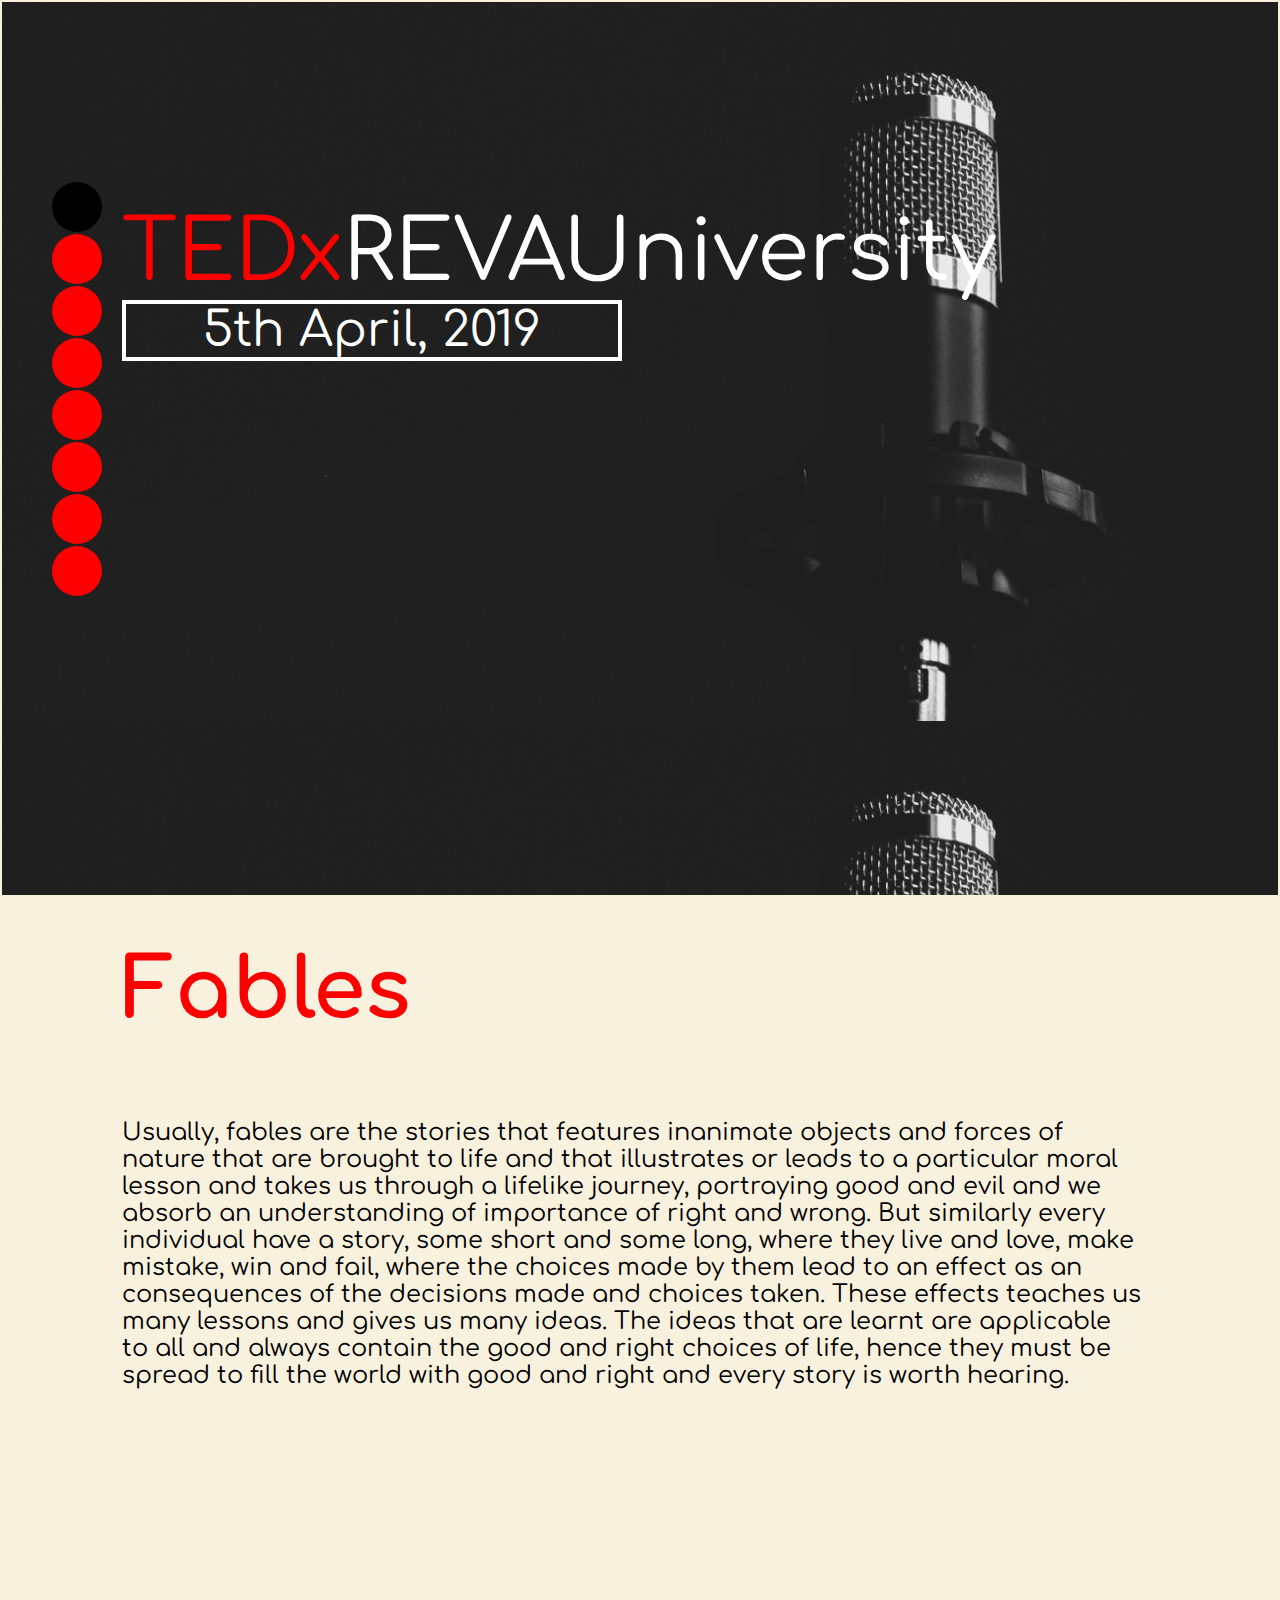
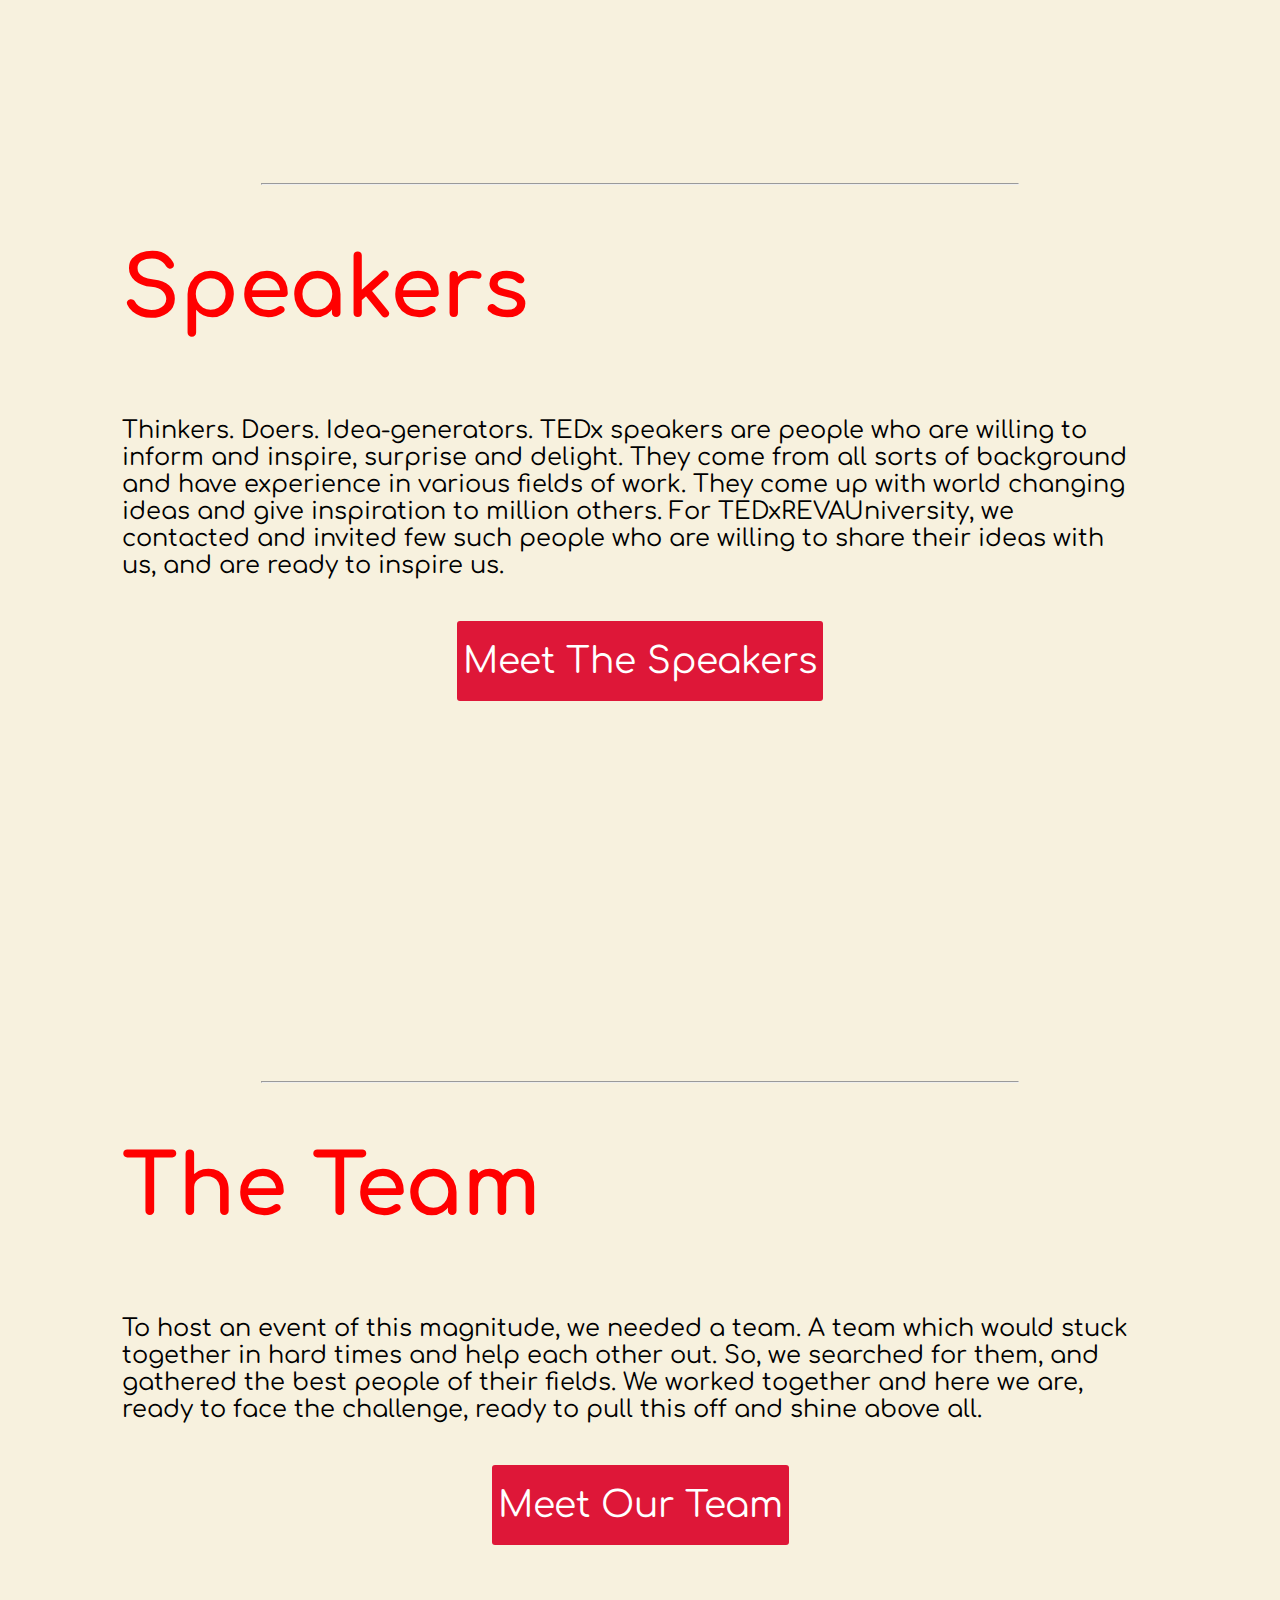
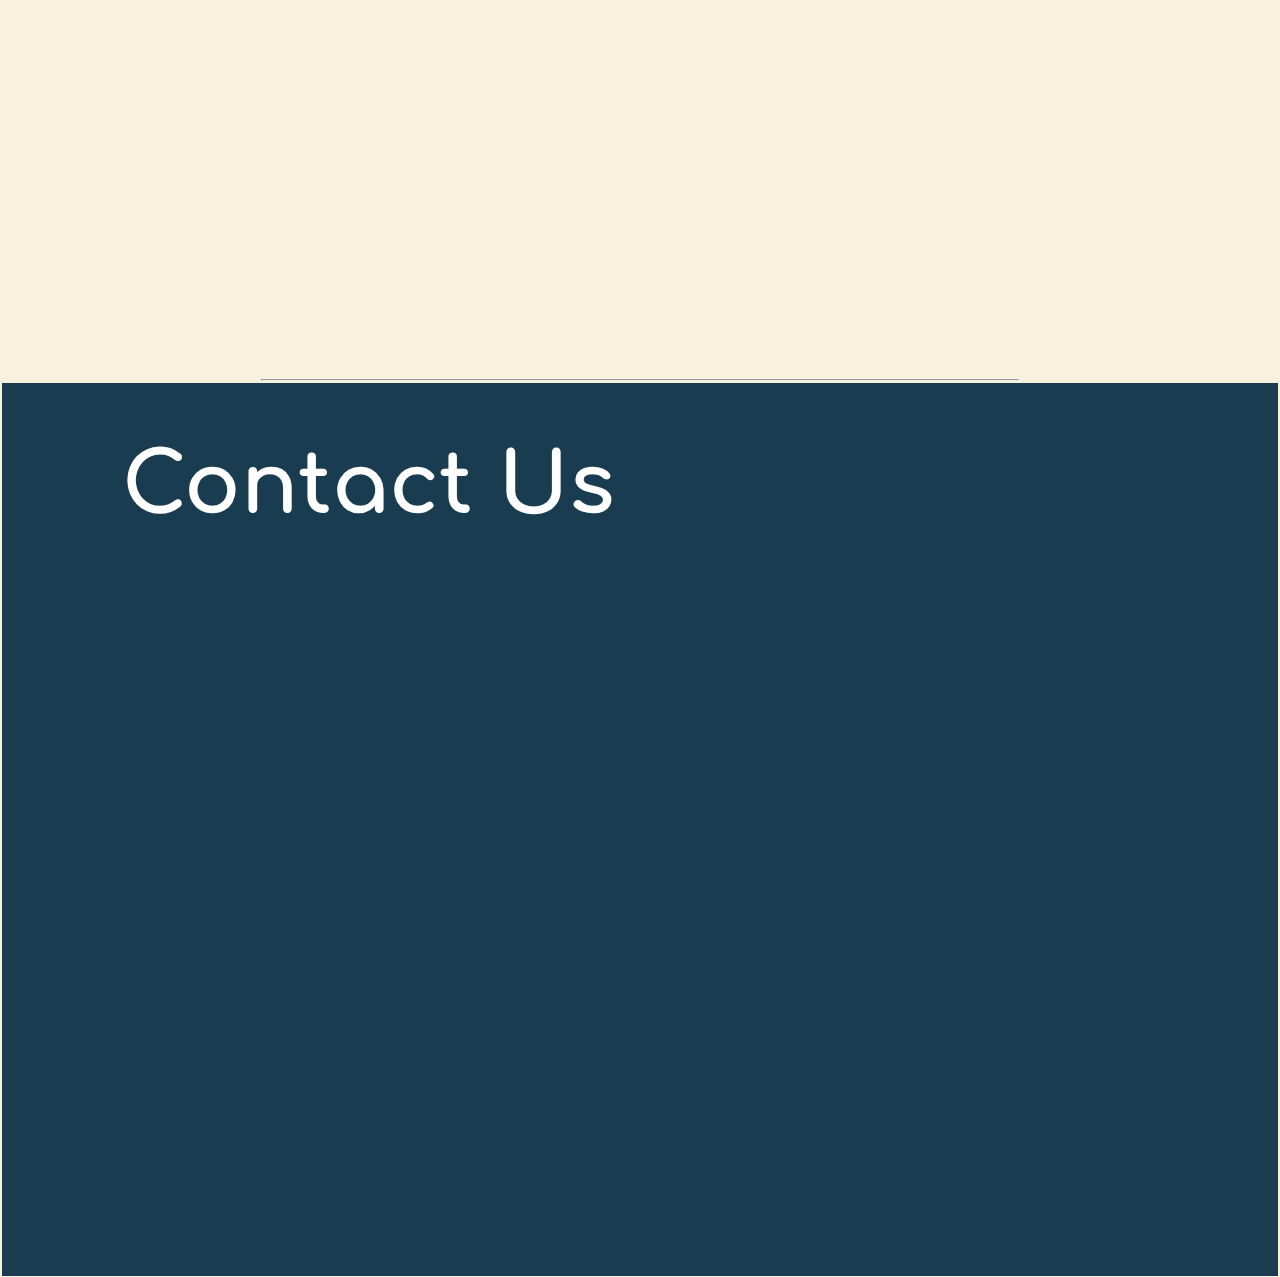
==== index.html @ 83d484b7 "Alternate Commit" ====
<html>
<head>
    <meta name="viewport" content="width=device-width, initial-scale=1.0">
    <title>MARS</title>
    <link href="mars.css" rel="stylesheet" type="text/css">
    <link href="extrastyle.css" rel="stylesheet" type="text/css">
    <link href="https://fonts.googleapis.com/css?family=Comfortaa" rel="stylesheet">
    <script>
        function showsidenav(){
            document.getElementById("nav1").style.display=("block");
        }
        function hidesidenav(){
            document.getElementById("nav1").style.display=("none");
        }
    </script>
</head>
<body onload="hidesidenav()" style="background:#f7f1de">
    <div class="floatnav">
        <button class="floattab booknow">Book Now</button>
        <button class="floattab">Sponsors</button>
        <button class="floattab">Home</button>
        <button class="floattab">About Us</button>
        <button class="floattab">Fables</button>
        <button class="floattab">Speakers</button>
        <button class="floattab">Team</button>
        <button class="floattab">Contact Us</button>
    </div>
    <div class="sidenav">
        <div class="row"><span class="left">&nbsp;&nbsp;</span><button class="mico primary left" onclick="showsidenav();">=</button>        
        <button class="mico right">MARS</button>
        </div>
        <div id="nav1" class="row">
            <button class="mico right" onclick="hidesidenav();">X</button>
            <div class="mtab">Item 1</div>
            <div class="mtab">Item 2</div>
            <div class="mtab">Item 3</div>
            <div class="mtab">Item 4</div>
            <div class="mtab">Item 5</div>
        </div>
    </div>


    <section class="fullscreen" id="home">
        <div class="heading red" style="margin-left: 120px; margin-top: 16%;">TEDx</div><div class="heading">REVAUniversity</div>
        <br><div class="date" style="margin-left: 120px;">5th April, 2019</div>
    </section>


    <section class="fullscreen" id="fables">
        <h1 class="heading red row">Fables</h1>
        <p class="row description">
            Usually, fables are the stories that features inanimate objects and forces of nature that are brought to life and that illustrates or leads to a particular moral lesson and takes us through a lifelike journey, portraying good and evil and we absorb an understanding of importance of right and wrong. But similarly every individual have a story, some short and some long, where they live and love, make mistake, win and fail, where the choices made by them lead to an effect as an consequences of the decisions made and choices taken. These effects teaches us many lessons and gives us many ideas. The ideas that are learnt are applicable to all and always contain the good and right choices of life, hence they must be spread to fill the world with good and right and every story is worth hearing.
        </p>
    </section>

    <hr style="width:60%; color:#666;">

    <section class="fullscreen" id="speakers">
        <h1 class="heading red row">Speakers</h1>
        <p class="row description">
            Thinkers. Doers. Idea-generators. TEDx speakers are people who are willing to inform and inspire, surprise and delight. They come from all sorts of background and have experience in various fields of work. They come up with world changing ideas and give inspiration to million others. For TEDxREVAUniversity, we contacted and invited few such people who are willing to share their ideas with us, and are ready to inspire us. 
        </p><br><br>
        <button class="center xlarge alert">Meet The Speakers</button>
    </section>

    <hr style="width:60%; color:#666">

    <section class="fullscreen" id="team">
        <h1 class="heading red row">The Team</h1>
        <p class="row description">
            To host an event of this magnitude, we needed a team. A team which would stuck together in hard times and help each other out. So, we searched for them, and gathered the best people of their fields. We worked together and here we are, ready to face the challenge, ready to pull this off and shine above all.         </p><br><br>
        <button class="center xlarge alert">Meet Our Team</button>
    </section>

    <hr style="width:60%; color:#666">

    <section class="fullscreen primary" id="contact">
        <h1 class="heading row">Contact Us</h1>
        
    </section>
</body>
</html>
---- mars.css ----
*{
    box-sizing: border-box;
    transition: 300ms;
    font-family: 'Comfortaa', cursive;
}

body{ background: #fdfde8; }

.primary{ background: #193c50; color: #ffe100; }
.secondary{ background: #26a69a; color: #ffe100; }
.alert{ background: #de1738; color: #fff; }
.success{ background: #008000; color: #FFF; }
.fullscreen{
    width: 101%;
    height: 101%;
    margin: -0.5%;
}

.right{float: right;}
.left{float: left;}
.row{
    margin-left: auto;
    margin-right: auto;
    width: 96%;
    overflow-y: hidden;
}

.col{display: inline-block;}

@media (max-width: 500px) {
    .large1,.large2,.large3,.large4,.large5,.large6,.large7,.large8,.large9,.large10,.large11,.large12{width: 100%; }
}

@media (min-width: 501px) and (max-width: 1000px) {
    .row{display: flex;}
    .medium2{width: 15%; flex: 0;}
    .medium4{width: 30%; }
    .medium6{width: 45%; }
    .medium8{width: 60%; }
    .medium10{width: 85%; }
    .medium12{width: 95%; }
}

@media (min-width: 1000px) {
    .row{display: flex;}
    .large1{width: 8.33333%; }
    .large2{width: 16.66667%; }
    .large3{width: 24%; }
    .large4{width: 30%; }
    .large5{width: 41.66667%; }
    .large6{width: 48%; }
    .large7{width: 58.33333%; }
    .large8{width: 66.66667%; }
    .large9{width: 73%; }
    .large10{width: 83.33333%; }
    .large11{width: 91.66667%; }
    .large12{width: 96%; }
}


label{
    font-weight: 600;
}

input[type=text],input[type=number],input[type=password]{
    border-top: none;
    border-left: none;
    border-right: none;
    border-bottom: 2px solid #193c50;
    width: 80%;
    font-size: 20px;
}

input[type=text]:focus,input[type=number]:focus,input[type=password]:focus{
    border-bottom: 2px solid #ffe100;
}

select{
    border-top: none;
    border-left: none;
    border-right: none;
    border-bottom: 2px solid #193c50;
    font-size: 16px;
}
select.date{ width: 60px; }
select.month{ width: 80px; }
select.year{ width: 65px; }

.check{
    display: block;
    position: relative;
    user-select: none;
}

.check input{
    z-index: 1;
    opacity: 0;
    position: absolute;
    cursor: pointer;
    width: 22px;
    height: 22px;
}

.checkmark{
    color: transparent;
    z-index: 0;
    display: inline-block;
    position: absolute;
    width: 25px;
    height: 25px;
    border: 2px solid #193c50;
}

.check input:checked ~ .checkmark{
    background: #193c50;
    color: #ffe100;
    font-weight: bold;
    border: 2px solid #ffe100;
}

.radiomark{
    color: transparent;
    z-index: 0;
    display: inline-block;
    position: absolute;
    width: 25px;
    height: 25px;
    border-radius: 90px;
    border: 2px solid #193c50;
}

.check input:checked ~ .radiomark{
    background: #193c50;
    color: #ffe100;
    font-weight: bold;
    border: 2px solid #ffe100;
}

.switch{
    width: 50px;
    height: 25px;
    background: #eee;
    border: 2px solid #193c50;
}

.switch input{
    z-index: 1;
    opacity: 0;
    position: absolute;
    cursor: pointer;
    width: 48px;
}

.toggle{
    position: absolute;
    background: #ffe100;
    z-index: 0;
    display: inline-block;
    width: 20px;
    height: 18px;
    margin-top: 1px;
    margin-left: 1px;
}

.switch input:checked ~ .toggle{
    background: #193c50;
    transform: translateX(22px);
}

button{
    border: none;
    border-radius: 3px;
    display: block;
}
button.primary:focus{
    border: 2px dashed #193c50 ;
    background: #26a69a ;
    color: #000 ;
}
button.secondary:focus{
    border: 2px dashed #000 ;
    color: #000 ;
    background: #ffe100 ;
}

.small{ min-width: 80px; height: 40px; font-size: 16px;}
.large{ min-width: 160px; height: 80px; font-size: 32px;}
.circular{ border-radius: 90px;}

.tab{
    border-radius: 0;
    border: none;
    width:100px;
    height: 50px;
    font-size: 24px;
}
.tab:hover{
    border: 2px dashed #ffe100;
}
.tab.active{
    background: #ffe100;
    color: #000;
}
button.primary.tab:focus{
    background: #ffe100;
    color: #000;
}
.floattab{
    border-radius: 360px;
    border: none;
    height: 50px;
    font-size: 4px;
    min-width: 50px;
    background: red;
    color: red;
    margin: 2px;
}
.floattab.booknow{
    background: #000;
    color: #000;
}
.floattab:hover{
    font-size: 24px;
    color: wheat;
}
@media (min-width: 700px) {
    .topnav{
        position: fixed;
        top:0;
        z-index: 9;
        margin-left: -1%;
        width: 100.38%;
        background: transparent;
        height: 60px;
        padding-top: 5px;
    }
    .tab.menu{color: #FFF;}
    .sidenav{display: none;}
    .floatnav{
        position : absolute;
        z-index: 2;
        left: 50px;
        top: 20%;
    }
}
@media (max-width: 700px) {
    .topnav{display: none;}
    li{ list-style-type: none; }
    .sidenav{
        position: fixed;
        top:0;
        z-index: 9;
        margin-left: -2.5%;
        width: 100.5%;
        background: #26a69a;
    }
    .mico{
        width: 50px;
        height: 50px;
        margin-right: 2%;
        background: transparent;
    }
    .mico input{
    z-index: 1;
    opacity: 0;
    position: absolute;
    cursor: pointer;
    width: 50px;
    height: 50px;
    }
    #nav1{display: none;}
    .mtab{
        padding: 5px;
        padding-left: 45px;
    }
}

.xlarge{
    min-width: 250px;
    height: 80px;
    font-size: 36px;
}

.center{
    display: block;
    margin: auto;
}
---- extrastyle.css ----
.row{
    margin-left: 120px;
    display: inline-block;
    width: 80%;
}
#home{
    background: url('img/ted1.jpg');
}
.heading{
    font-size: 84px;
    color: #FFF;
    display: inline-block;
}
.heading.red{
    color: red;
}
.date{
    border: #FFF solid 4px;
    color: white;
    font-size: 48px;
    width: 500px;
    text-align: center;
}
.description{
    font-size: 24px;
}
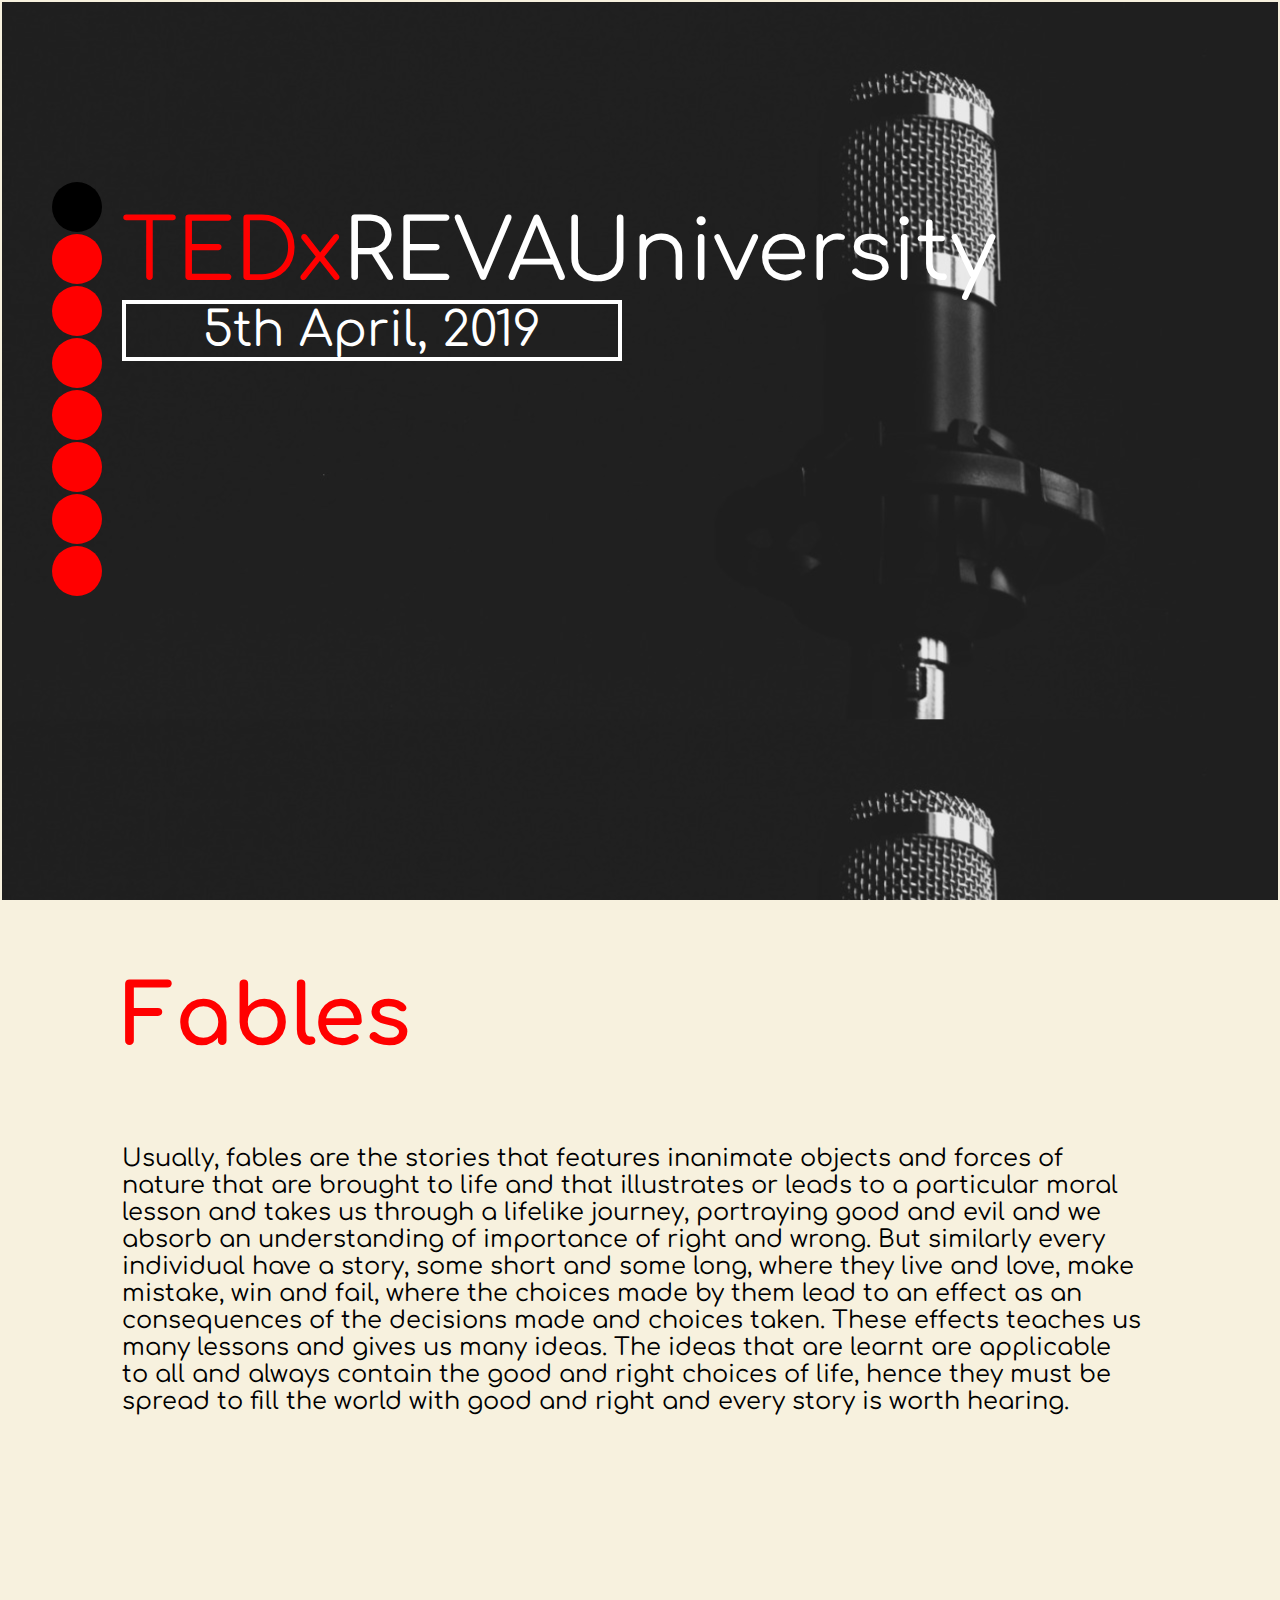
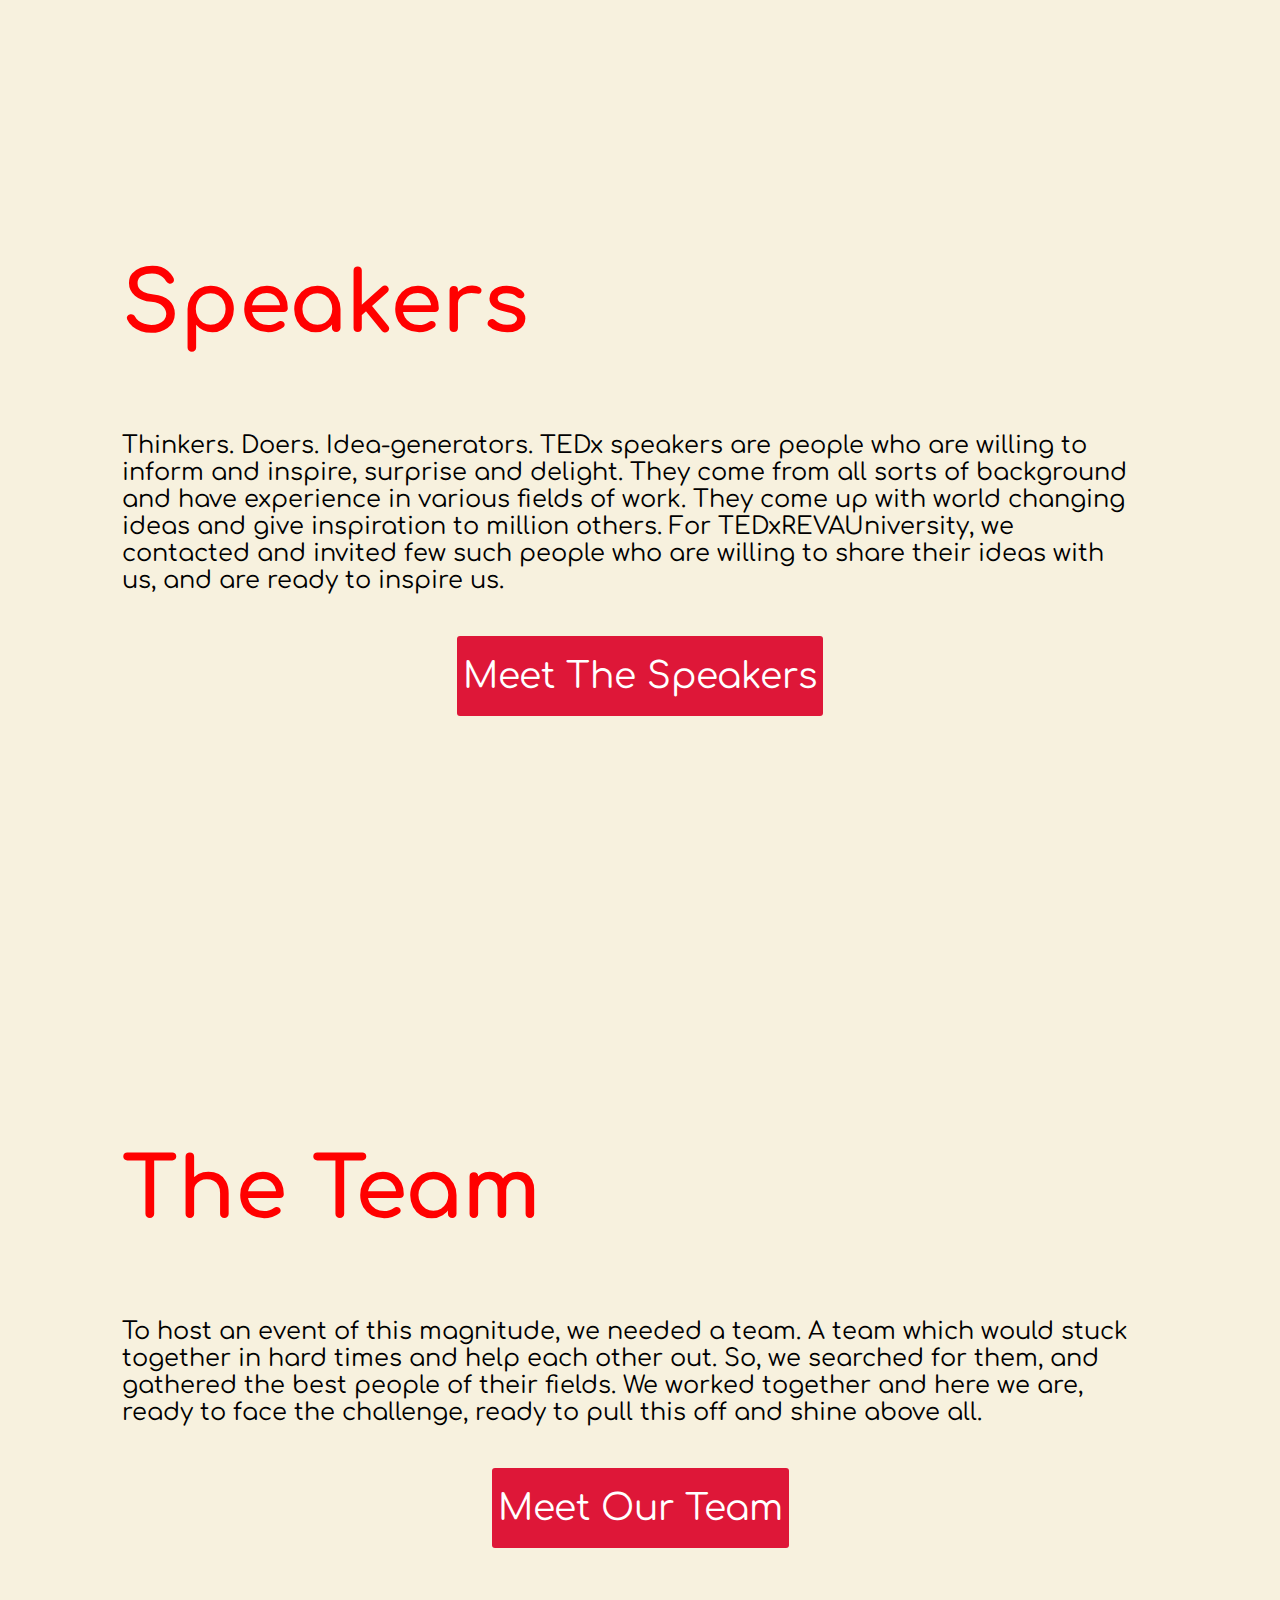
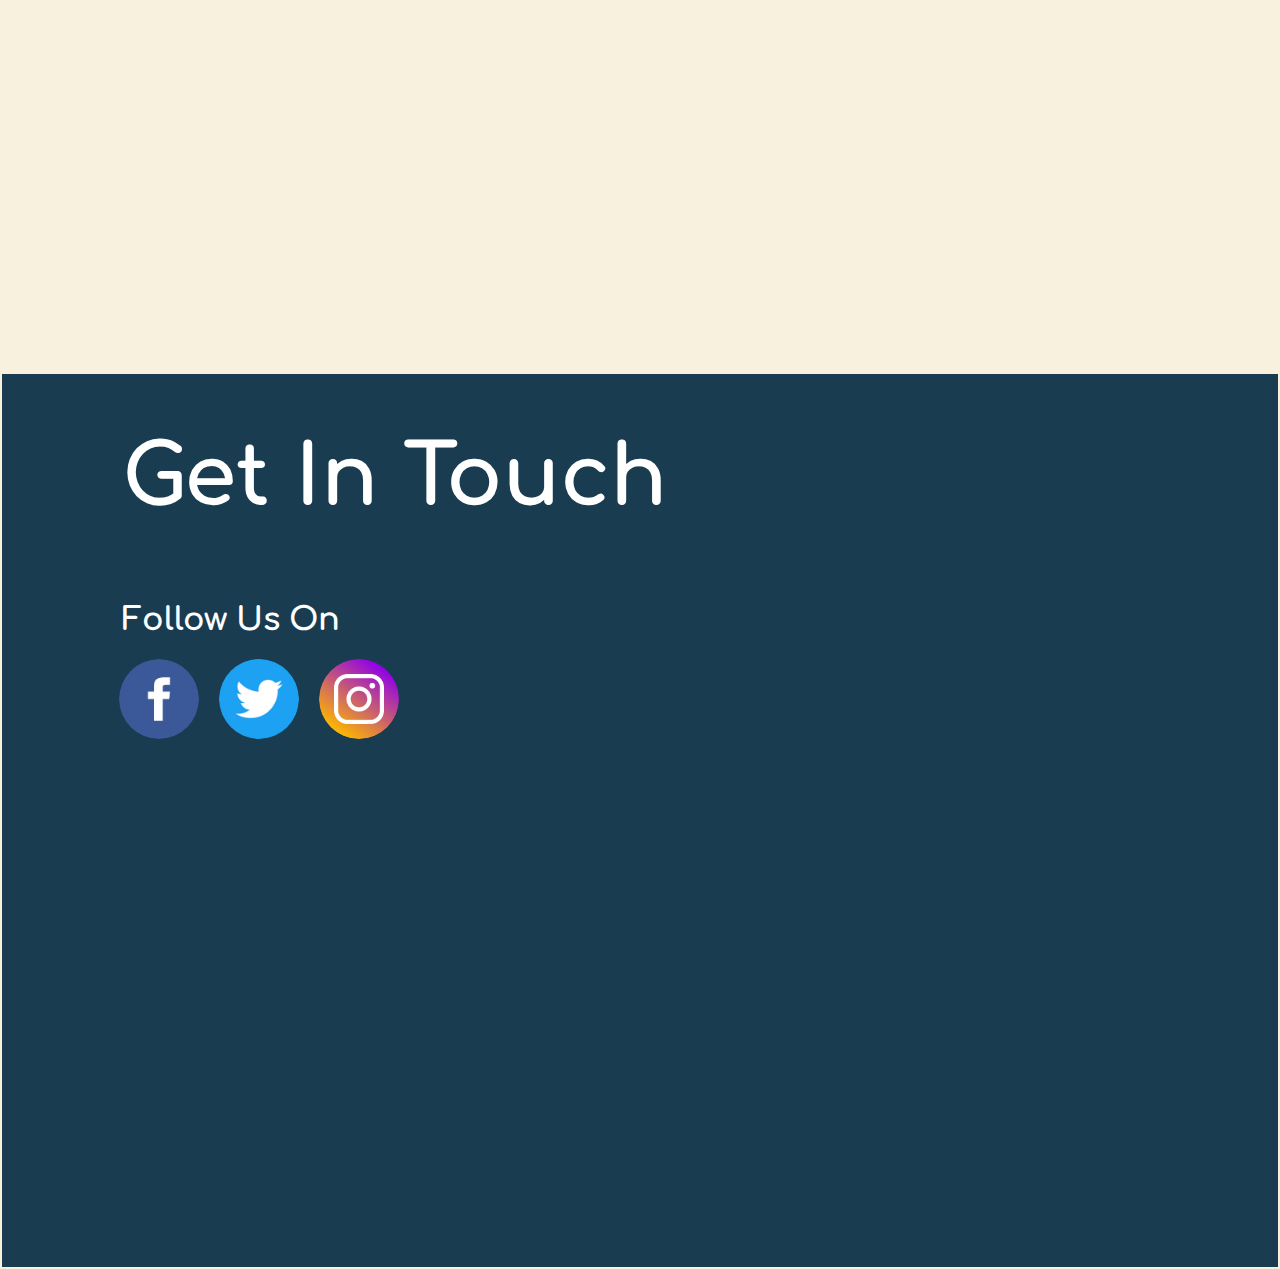
==== commit 24c259df: "Home Completed" ====
--- a/index.html
+++ b/index.html
@@ -25,58 +25,63 @@
         <button class="floattab">Team</button>
         <button class="floattab">Contact Us</button>
     </div>
-    <div class="sidenav">
-        <div class="row"><span class="left">&nbsp;&nbsp;</span><button class="mico primary left" onclick="showsidenav();">=</button>        
-        <button class="mico right">MARS</button>
+    <div class="sidenav inverted">
+        <div class="row"><span class="left">&nbsp;&nbsp;</span><button class="mico inverted left" onclick="showsidenav();">=</button>        
         </div>
         <div id="nav1" class="row">
-            <button class="mico right" onclick="hidesidenav();">X</button>
-            <div class="mtab">Item 1</div>
-            <div class="mtab">Item 2</div>
-            <div class="mtab">Item 3</div>
-            <div class="mtab">Item 4</div>
-            <div class="mtab">Item 5</div>
+            <button class="mico right inverted" onclick="hidesidenav();">X</button>
+            <div class="mtab alert" style="width:80%;">Book Now</div>
+            <div class="mtab" style="width:80%;">Sponsors</div>
+            <div class="mtab" style="width:80%;">Home</div>
+            <div class="mtab" style="width:80%;">About Us</div>
+            <div class="mtab" style="width:80%;">Fables</div>
+            <div class="mtab" style="width:80%;">Speakers</div>
+            <div class="mtab" style="width:80%;">Team</div>
+            <div class="mtab" style="width:80%;">Contact Us</div>                       
         </div>
     </div>
 
 
     <section class="fullscreen" id="home">
-        <div class="heading red" style="margin-left: 120px; margin-top: 16%;">TEDx</div><div class="heading">REVAUniversity</div>
-        <br><div class="date" style="margin-left: 120px;">5th April, 2019</div>
+        <div class="heading padleft" style="margin-top: 16%;"><font color="red">TEDx</font>REVAUniversity</div>
+        <br><div class="date padleft">5th April, 2019</div>
     </section>
 
 
     <section class="fullscreen" id="fables">
-        <h1 class="heading red row">Fables</h1>
-        <p class="row description">
+        <h1 class="heading red padleft">Fables</h1>
+        <p class=" padleft description">
             Usually, fables are the stories that features inanimate objects and forces of nature that are brought to life and that illustrates or leads to a particular moral lesson and takes us through a lifelike journey, portraying good and evil and we absorb an understanding of importance of right and wrong. But similarly every individual have a story, some short and some long, where they live and love, make mistake, win and fail, where the choices made by them lead to an effect as an consequences of the decisions made and choices taken. These effects teaches us many lessons and gives us many ideas. The ideas that are learnt are applicable to all and always contain the good and right choices of life, hence they must be spread to fill the world with good and right and every story is worth hearing.
         </p>
     </section>
 
-    <hr style="width:60%; color:#666;">
 
     <section class="fullscreen" id="speakers">
-        <h1 class="heading red row">Speakers</h1>
-        <p class="row description">
+        <h1 class="heading red padleft">Speakers</h1>
+        <p class=" padleft description">
             Thinkers. Doers. Idea-generators. TEDx speakers are people who are willing to inform and inspire, surprise and delight. They come from all sorts of background and have experience in various fields of work. They come up with world changing ideas and give inspiration to million others. For TEDxREVAUniversity, we contacted and invited few such people who are willing to share their ideas with us, and are ready to inspire us. 
         </p><br><br>
-        <button class="center xlarge alert">Meet The Speakers</button>
+        <button class="center xlarge alert">Meet The Speakers</button><br><br>
     </section>
 
-    <hr style="width:60%; color:#666">
 
     <section class="fullscreen" id="team">
-        <h1 class="heading red row">The Team</h1>
-        <p class="row description">
+        <h1 class="heading red padleft">The Team</h1>
+        <p class=" padleft description">
             To host an event of this magnitude, we needed a team. A team which would stuck together in hard times and help each other out. So, we searched for them, and gathered the best people of their fields. We worked together and here we are, ready to face the challenge, ready to pull this off and shine above all.         </p><br><br>
-        <button class="center xlarge alert">Meet Our Team</button>
+            <button class="center xlarge alert">Meet Our Team</button><br><br>
     </section>
 
-    <hr style="width:60%; color:#666">
 
     <section class="fullscreen primary" id="contact">
-        <h1 class="heading row">Contact Us</h1>
-        
+        <h1 class="heading padleft">Get In Touch</h1>
+        <div class="col large6">
+            <h1 class="padleft" style="color:#FFF;">Follow Us On</h1><br>
+            <div class="col large2"></div>
+            &nbsp;&nbsp;<div class="col"><img src="img/fb.png" class="followicon" /></div>&nbsp;&nbsp;&nbsp;
+            <div class="col"><img src="img/tw.png" class="followicon" /></div>&nbsp;&nbsp;&nbsp;
+            <div class="col"><img src="img/ig.png" class="followicon" /></div>
+        </div>
     </section>
 </body>
 </html>--- a/mars.css
+++ b/mars.css
@@ -6,6 +6,7 @@
 
 body{ background: #fdfde8; }
 
+.inverted{background: #000; color: #FFF;}
 .primary{ background: #193c50; color: #ffe100; }
 .secondary{ background: #26a69a; color: #ffe100; }
 .alert{ background: #de1738; color: #fff; }
@@ -29,6 +30,11 @@
 
 @media (max-width: 500px) {
     .large1,.large2,.large3,.large4,.large5,.large6,.large7,.large8,.large9,.large10,.large11,.large12{width: 100%; }
+    .fullscreen{
+        width: 104%;
+        height: auto;
+        margin:-2%;
+    }
 }
 
 @media (min-width: 501px) and (max-width: 1000px) {
@@ -244,7 +250,7 @@
     }
 }
 @media (max-width: 700px) {
-    .topnav{display: none;}
+    .topnav,.floatnav{display: none;}
     li{ list-style-type: none; }
     .sidenav{
         position: fixed;
@@ -252,7 +258,6 @@
         z-index: 9;
         margin-left: -2.5%;
         width: 100.5%;
-        background: #26a69a;
     }
     .mico{
         width: 50px;
@@ -284,4 +289,10 @@
 .center{
     display: block;
     margin: auto;
+}
+.followicon{
+    width: 80px;
+    height: 80px;
+    border-radius: 100%;
+
 }--- a/extrastyle.css
+++ b/extrastyle.css
@@ -1,26 +1,47 @@
-.row{
-    margin-left: 120px;
+
+    .padleft{
+        margin-left: 120px;
+        display: inline-block;
+        width: 80%;
+    }
+    .heading{
+        font-size: 84px;
+        color: #FFF;
+        display: inline-block;
+    }        
+    .date{
+        border: #FFF solid 4px;
+        color: white;
+        font-size: 48px;
+        width: 500px;
+        text-align: center;
+    }
+
+@media (max-width: 700px) {
+.date{
+    border: #FFF solid 4px;
+    color: white;
+    font-size: 28px;
+    width: 60%;
+    text-align: center;
+}    
+.padleft{
+    margin-left: 10px;
+}
+.heading{
+    font-size: 36px;
+    color: #FFF;
     display: inline-block;
-    width: 80%;
+}
 }
 #home{
     background: url('img/ted1.jpg');
-}
-.heading{
-    font-size: 84px;
-    color: #FFF;
-    display: inline-block;
+    background-attachment: fixed;
+    height: 104%;
 }
 .heading.red{
     color: red;
 }
-.date{
-    border: #FFF solid 4px;
-    color: white;
-    font-size: 48px;
-    width: 500px;
-    text-align: center;
-}
 .description{
     font-size: 24px;
 }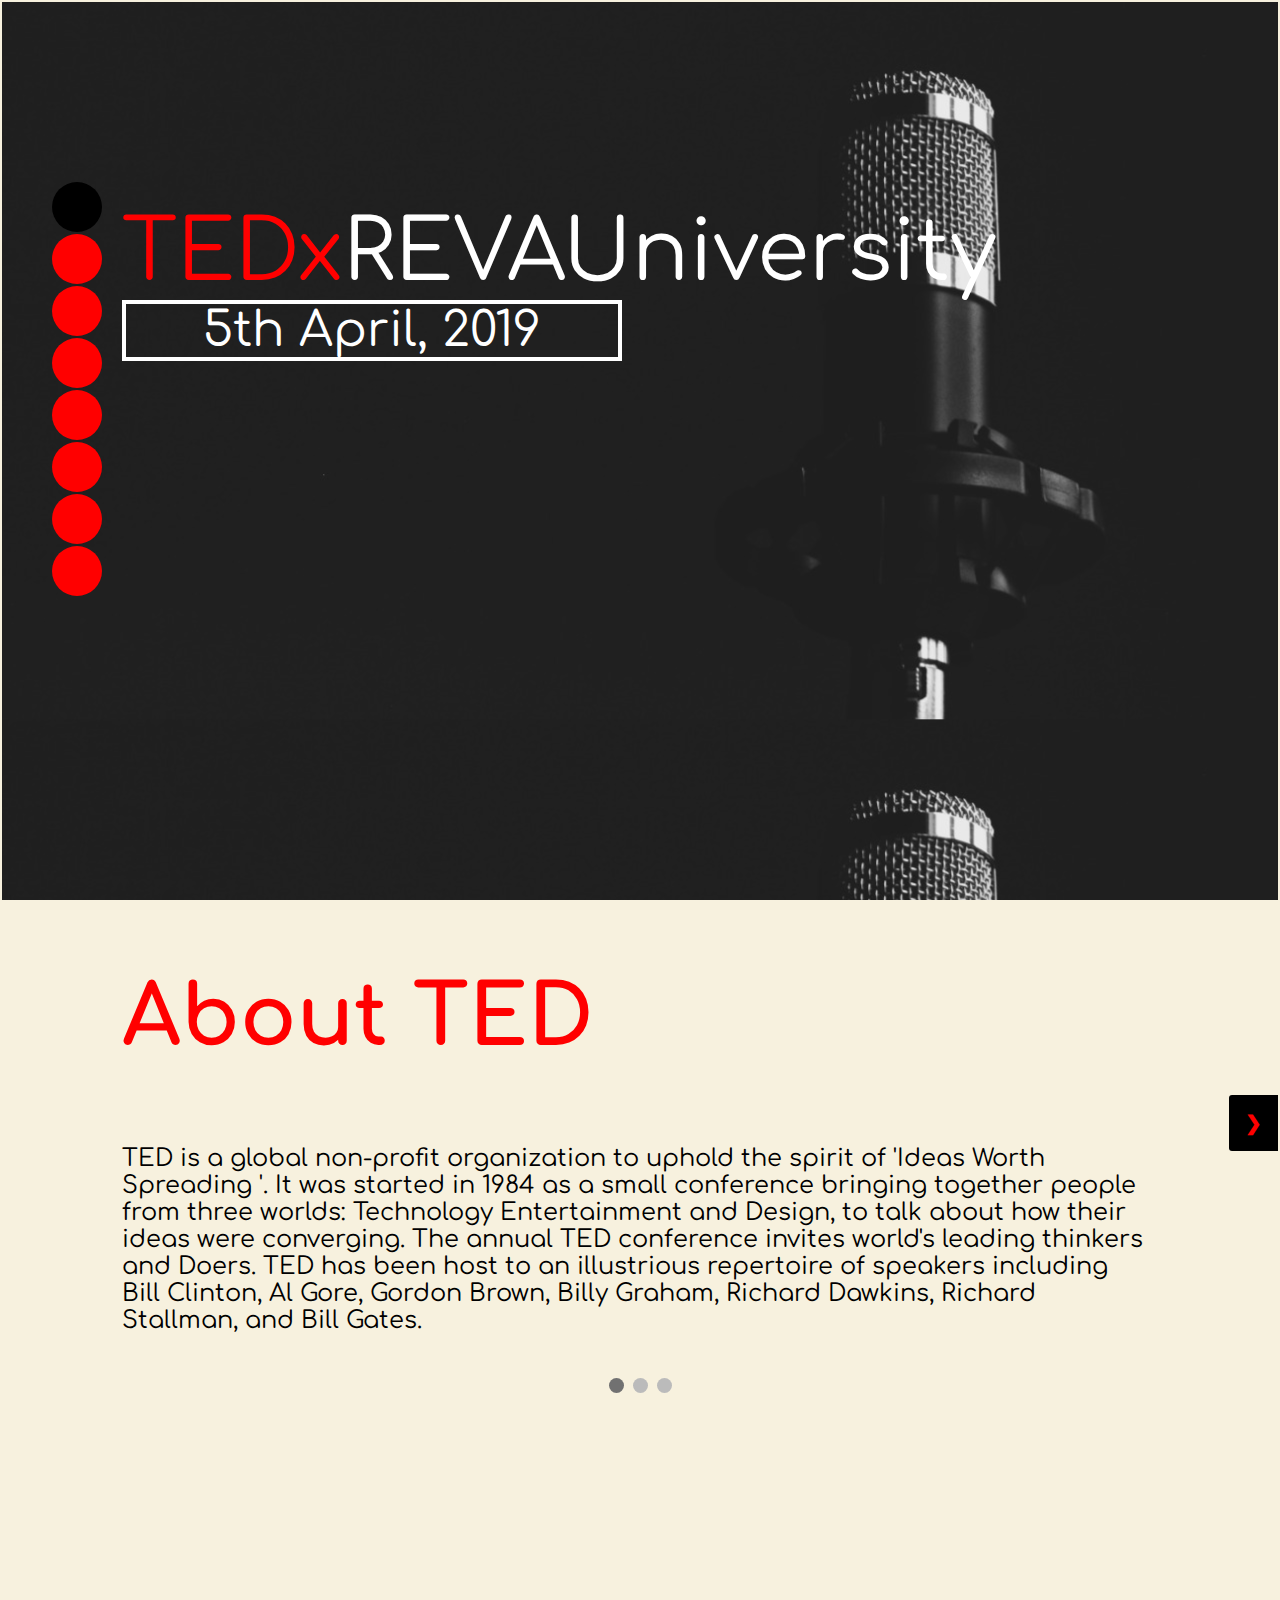
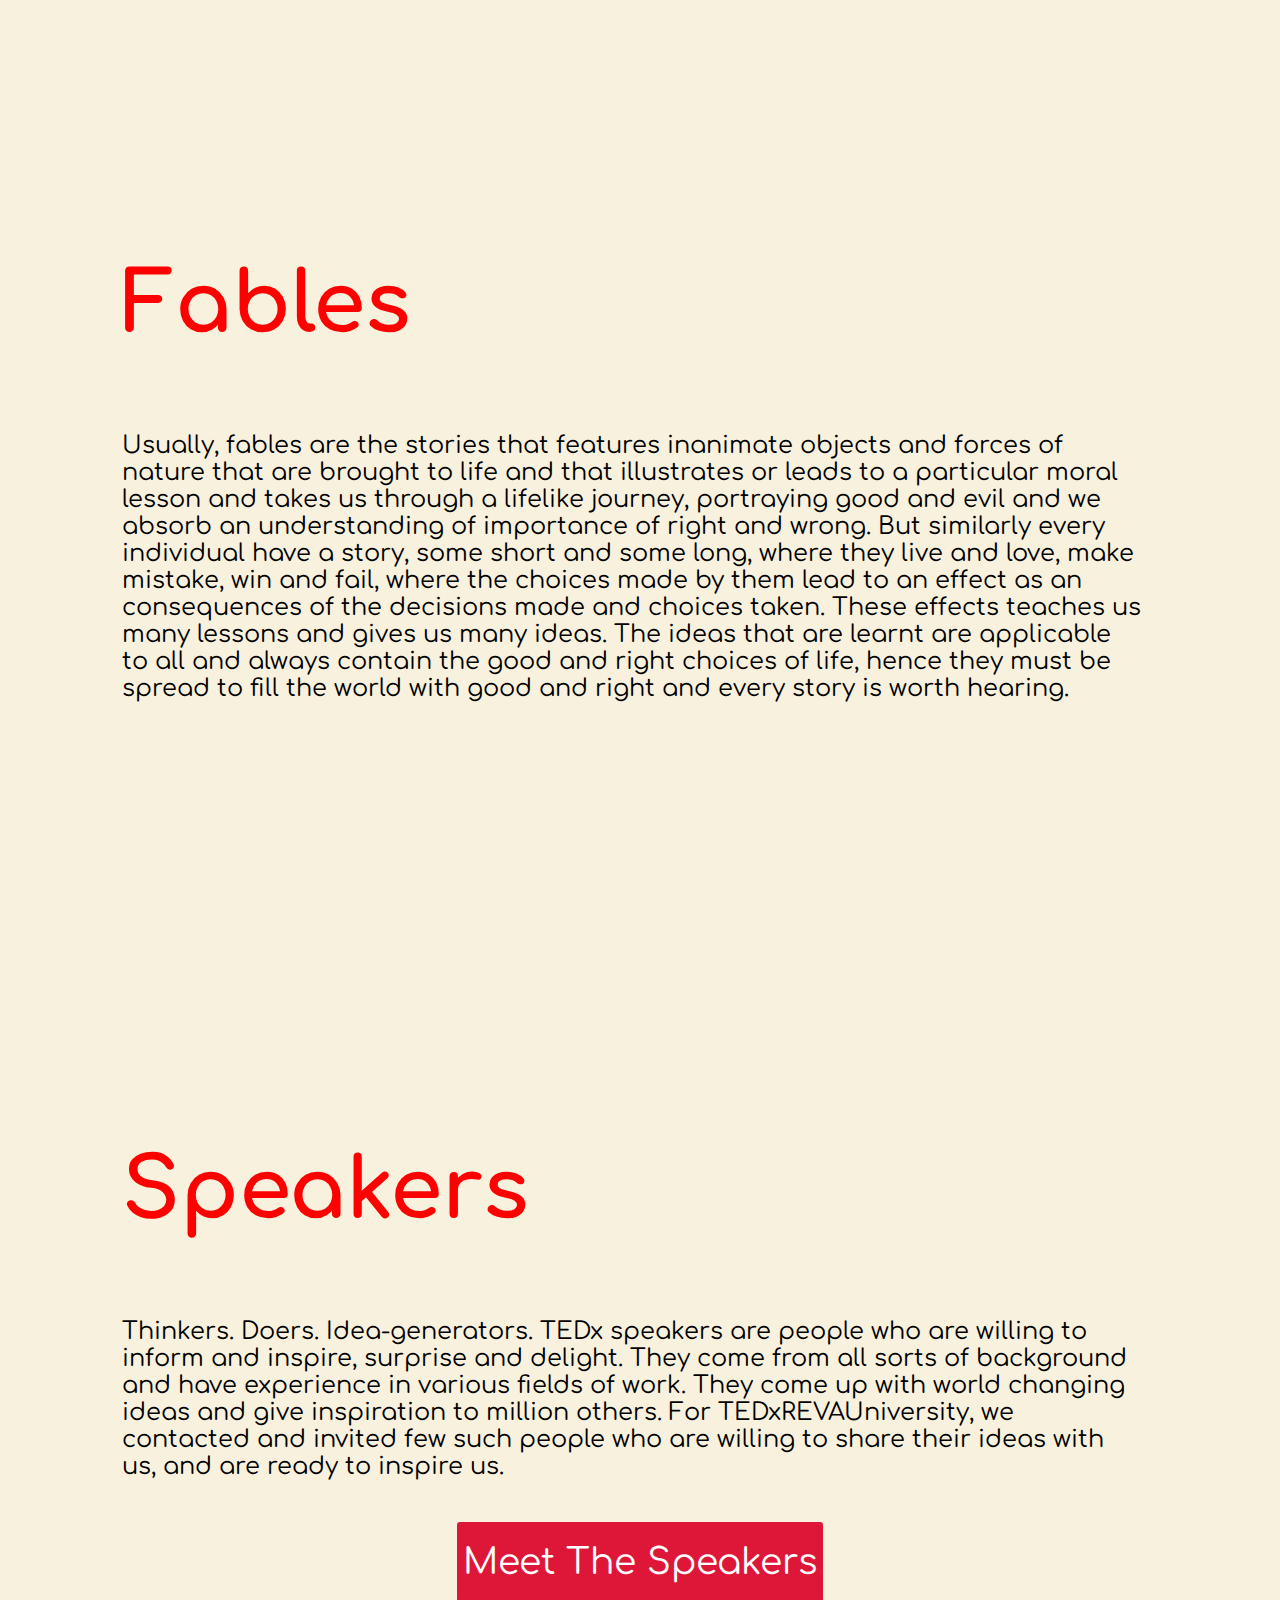
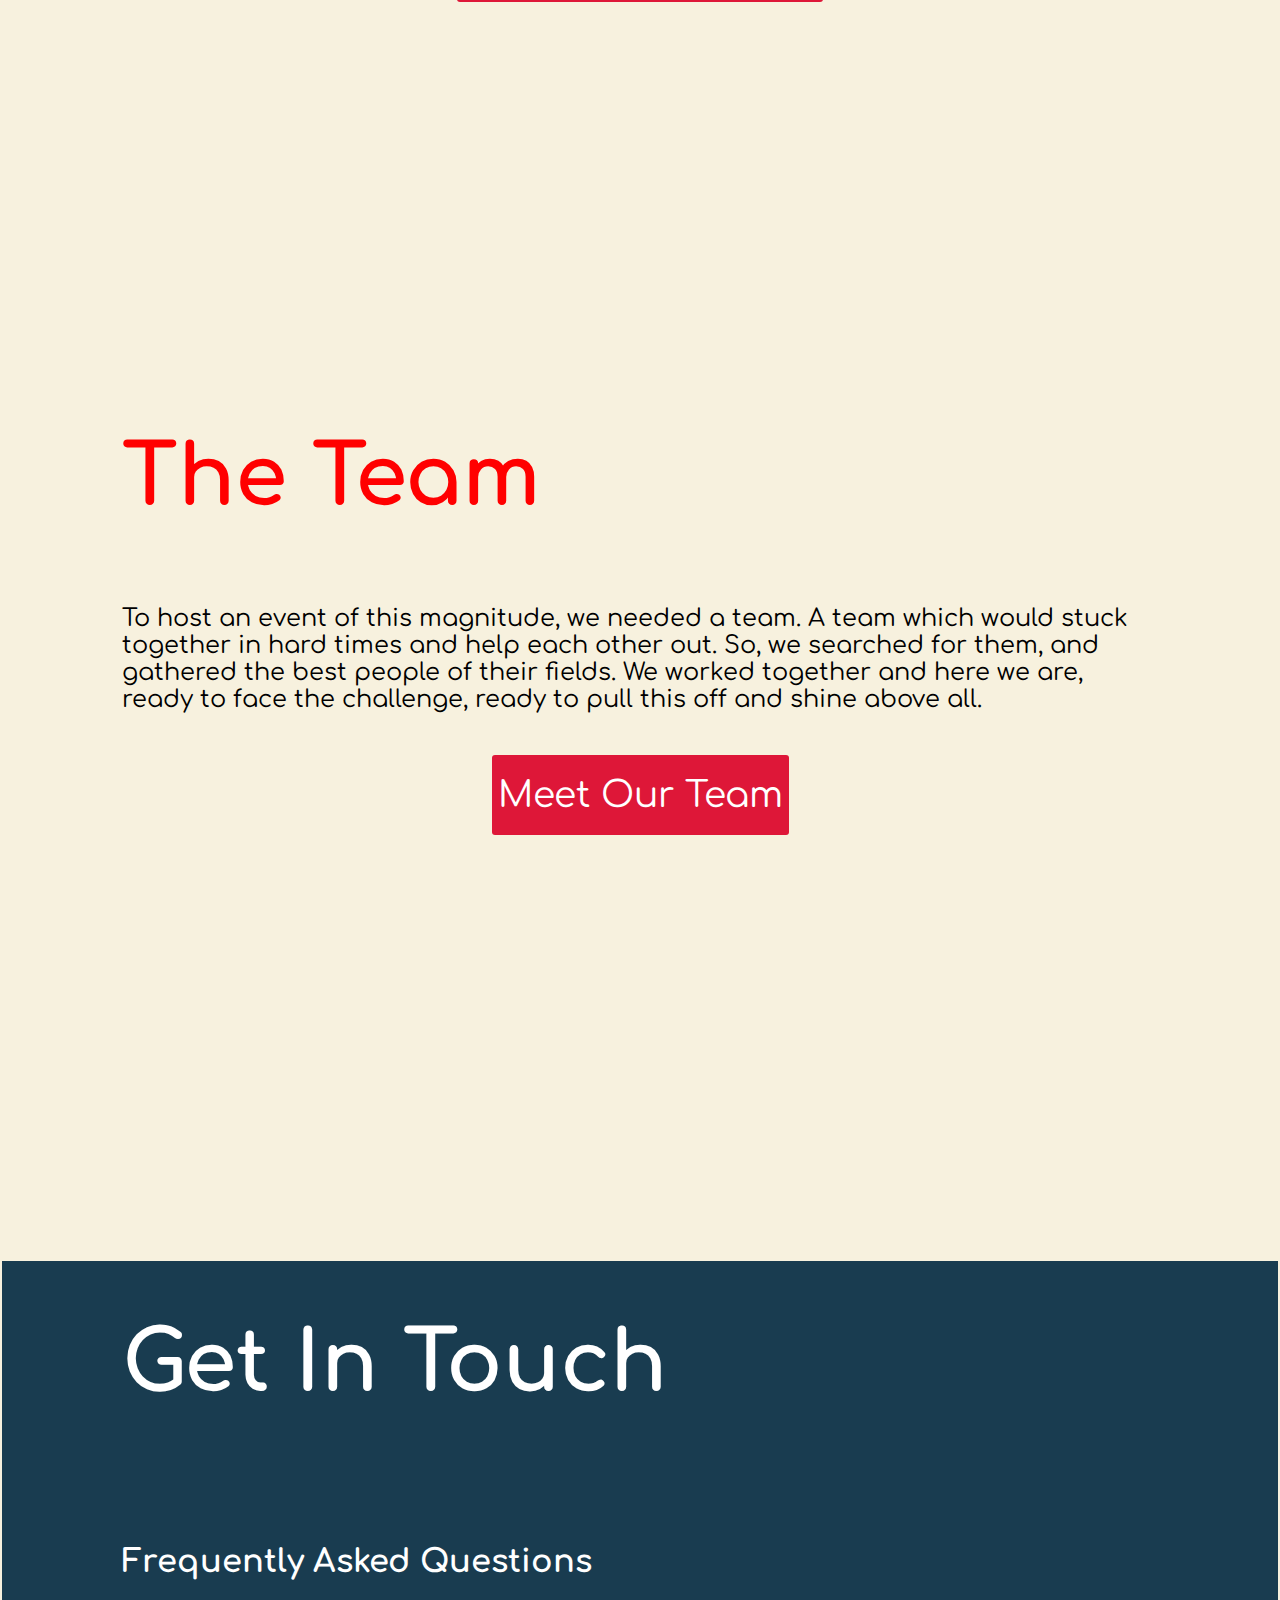
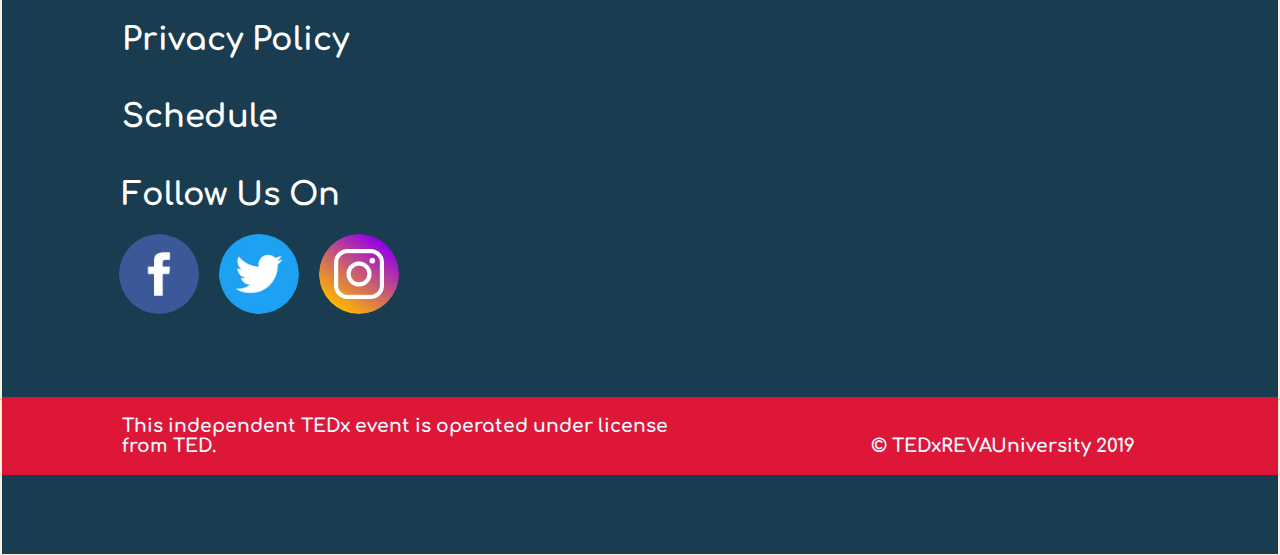
==== commit 34524c9e: "Responsiveness In Progress" ====
--- a/index.html
+++ b/index.html
@@ -1,20 +1,58 @@
 <html>
 <head>
+        <script>
+                var slideIndex = 1;
+                showSlides(slideIndex);
+                
+                function plusSlides(n) {
+                  showSlides(slideIndex += n);
+                }
+                
+                function currentSlide(n) {
+                  showSlides(slideIndex = n);
+                }
+                
+                function showSlides(n) {
+                  var i;
+                  var slides = document.getElementsByClassName("mySlides");
+                  var dots = document.getElementsByClassName("dot");
+                  if (n > slides.length) {slideIndex = 1}    
+                  if (n < 1) {slideIndex = slides.length}
+                  for (i = 0; i < slides.length; i++) {
+                      slides[i].style.display = "none";  
+                  }
+                  for (i = 0; i < dots.length; i++) {
+                      dots[i].className = dots[i].className.replace(" active", "");
+                  }
+                  slides[slideIndex-1].style.display = "block";  
+                  dots[slideIndex-1].className += " active";
+                }
+                </script>
     <meta name="viewport" content="width=device-width, initial-scale=1.0">
     <title>MARS</title>
     <link href="mars.css" rel="stylesheet" type="text/css">
     <link href="extrastyle.css" rel="stylesheet" type="text/css">
     <link href="https://fonts.googleapis.com/css?family=Comfortaa" rel="stylesheet">
     <script>
+        var counter=0;
+        function sidenavfunc(){
+            counter++;
+            if(counter%2==0)
+                hidesidenav();
+            else
+                showsidenav();
+        }
         function showsidenav(){
             document.getElementById("nav1").style.display=("block");
+            document.getElementById("switch").innerHTML=("X");
         }
         function hidesidenav(){
             document.getElementById("nav1").style.display=("none");
+            document.getElementById("switch").innerHTML=("=");
         }
     </script>
 </head>
-<body onload="hidesidenav()" style="background:#f7f1de">
+<body onload="hidesidenav(); showSlides(1);" style="background:#f7f1de">
     <div class="floatnav">
         <button class="floattab booknow">Book Now</button>
         <button class="floattab">Sponsors</button>
@@ -26,11 +64,9 @@
         <button class="floattab">Contact Us</button>
     </div>
     <div class="sidenav inverted">
-        <div class="row"><span class="left">&nbsp;&nbsp;</span><button class="mico inverted left" onclick="showsidenav();">=</button>        
+        <div class="row"><span class="left">&nbsp;&nbsp;</span><button id="switch" class="mico inverted left" onclick="sidenavfunc();">=</button>        
         </div>
         <div id="nav1" class="row">
-            <button class="mico right inverted" onclick="hidesidenav();">X</button>
-            <div class="mtab alert" style="width:80%;">Book Now</div>
             <div class="mtab" style="width:80%;">Sponsors</div>
             <div class="mtab" style="width:80%;">Home</div>
             <div class="mtab" style="width:80%;">About Us</div>
@@ -45,6 +81,59 @@
     <section class="fullscreen" id="home">
         <div class="heading padleft" style="margin-top: 16%;"><font color="red">TEDx</font>REVAUniversity</div>
         <br><div class="date padleft">5th April, 2019</div>
+    </section>
+
+
+    <section class="fullscreen" id="about">
+        <!-- Slideshow container -->
+<div class="slideshow-container">
+
+        <!-- Full-width slides/quotes -->
+        <div class="mySlides padleft">
+            <h1 class="heading red">About TED</h1>
+            <p class="description">
+                    TED is a global non-profit organization to uphold the spirit of
+                    'Ideas Worth Spreading '. It was started in 1984 as a small conference
+                    bringing together people from three worlds: Technology Entertainment
+                    and Design, to talk about how their ideas were converging. The annual
+                    TED conference invites world's leading thinkers and Doers. TED has been
+                   host to an illustrious repertoire of speakers including Bill Clinton,
+                   Al Gore, Gordon Brown, Billy Graham, Richard Dawkins, Richard Stallman,
+                        and Bill Gates.
+            </p>
+        </div>
+      
+        <div class="mySlides padleft">
+                <h1 class="heading red">About TEDx</h1>
+                <p class="description">
+                        In the spirit of ideas worth spreading, TEDx is a program of local,
+                        self-organized events that bring people together to share a TED-like
+                        experience. At a TEDx event, TED Talks video and live speakers combine
+                        to spark deep discussion and connection. These local, self-organized
+                        events are branded TEDx, where x = independently organized TED event.
+                        The TED Conference provides general guidance for the TEDx program,
+                            but individual TEDx events are self-organized.
+                </p>
+        </div>
+      
+        <div class="mySlides padleft">
+                <h1 class="heading red">About TEDxREVAUniversity</h1>
+          <p class="description">
+                TEDxREVAUniversity is an independently organised TED event. This TEDx event is an collective endeavour of students from different schools of REVA University. The aim of this event is to share great stories and diversified ideas to our community of 10,000+ students, faculties and staff in order to inspire them to innovate and to bring the change they want to see in the world. The event will take place in the newly renovated, state of the art, Kuvempu Auditorium in REVA University, Bengaluru. The event will feature a number of speakers from various disciplines and cultures, who will narrate their stories and share their ideas with people who seek a deeper understanding of the world. We believe and promote TED’s mission of 'spreading ideas’ and their agenda to make great ideas accessible and spark conversation. TEDxREVAUniversity will present ideas which are powerful enough to change attitudes, lives and, ultimately, the world.
+          </p>
+        </div>
+      
+        <!-- Next/prev buttons -->
+        <!--<a class="prev" onclick="plusSlides(-1)">&#10094;</a>-->
+        <a class="next" onclick="plusSlides(1)">&#10095;</a>
+      </div>
+      
+      <!-- Dots/bullets/indicators -->
+      <div class="dot-container">
+        <span class="dot" onclick="currentSlide(1)"></span> 
+        <span class="dot" onclick="currentSlide(2)"></span> 
+        <span class="dot" onclick="currentSlide(3)"></span> 
+      </div>
     </section>
 
 
@@ -76,12 +165,29 @@
     <section class="fullscreen primary" id="contact">
         <h1 class="heading padleft">Get In Touch</h1>
         <div class="col large6">
+            <a href="faq.pdf"><h1 class="padleft" style="color:#FFF;">Frequently Asked Questions</h1><br></a>
+            <a href="faq.pdf"><h1 class="padleft" style="color:#FFF;">Privacy Policy</h1></a><br>
+            <h1 class="padleft" style="color:#FFF;">Schedule</h1><br>
             <h1 class="padleft" style="color:#FFF;">Follow Us On</h1><br>
             <div class="col large2"></div>
             &nbsp;&nbsp;<div class="col"><img src="img/fb.png" class="followicon" /></div>&nbsp;&nbsp;&nbsp;
             <div class="col"><img src="img/tw.png" class="followicon" /></div>&nbsp;&nbsp;&nbsp;
             <div class="col"><img src="img/ig.png" class="followicon" /></div>
         </div>
+        <div class="col large6">            
+            <div class="padleft">
+                <iframe src="https://www.google.com/maps/embed?pb=!1m14!1m8!1m3!1d15542.89373821591!2d77.6346617!3d13.1166989!3m2!1i1024!2i768!4f13.1!3m3!1m2!1s0x0%3A0xdee225fe28f600f6!2sREVA+University!5e0!3m2!1sen!2sin!4v1522677320198" style="border: none; border-radius:10px; height: 50%; width: 100%; " allowfullscreen="yes"></iframe>
+             </div>
+        </div><br><br><br><br>
+        <div class="alert" style="margin-top:2%">
+        <div class="col large7">
+                <h3 style="color: aliceblue" class="padleft">This independent TEDx event is operated under license from TED.</h3>
+        </div>
+        <div class="col large4">
+                <h3 style="color: aliceblue" class="padleft">&copy; TEDxREVAUniversity 2019</h3>
+        </div>
+        </div>
     </section>
+    <img class="bnbut" src="img/tick.png">
 </body>
 </html>--- a/extrastyle.css
+++ b/extrastyle.css
@@ -18,23 +18,33 @@
     }
 
 @media (max-width: 700px) {
-.date{
-    border: #FFF solid 4px;
-    color: white;
-    font-size: 28px;
-    width: 60%;
-    text-align: center;
-}    
-.padleft{
-    margin-left: 10px;
+    .bnbut{
+        position: fixed;
+        bottom: 40px;
+        right: 20px;
+        background: red;
+        border-radius: 100%;
+        height:80px;
+        width:80px;
+    }
+    .date{
+        border: #FFF solid 4px;
+        color: white;
+        font-size: 28px;
+        width: 60%;
+        text-align: center;
+    }    
+    .padleft{
+        margin-left: 10px;
+    }
+    .heading{
+        font-size: 36px;
+        color: #FFF;
+        display: inline-block;
+    }
 }
-.heading{
-    font-size: 36px;
-    color: #FFF;
-    display: inline-block;
-}
-}
-#home{
+.bnbut{display: none;}
+    #home{
     background: url('img/ted1.jpg');
     background-attachment: fixed;
     height: 104%;
@@ -44,4 +54,65 @@
 }
 .description{
     font-size: 24px;
-}+}
+.slideshow-container {
+    position: relative;
+  }
+  
+  /* Slides */
+  .mySlides {
+    display: none;
+  }
+  
+  /* Next & previous buttons */
+  .prev, .next {
+    cursor: pointer;
+    position: absolute;
+    top: 50%;
+    width: auto;
+    margin-top: -30px;
+    padding: 16px;
+    color: #888;
+    font-weight: bold;
+    font-size: 20px;
+    border-radius: 0 3px 3px 0;
+    user-select: none;
+  }
+  
+  /* Position the "next button" to the right */
+  .next {
+    position: absolute;
+    right: 0;
+    border-radius: 3px 0 0 3px;
+    background: #000;
+    color: red;
+  }
+  
+  /* On hover, add a black background color with a little bit see-through */
+  .prev:hover, .next:hover {
+    background-color: #000;
+    color: red;
+  }
+  
+  /* The dot/bullet/indicator container */
+  .dot-container {
+    text-align: center;
+    padding: 20px;
+  }
+  
+  /* The dots/bullets/indicators */
+  .dot {
+    cursor: pointer;
+    height: 15px;
+    width: 15px;
+    margin: 0 2px;
+    background-color: #bbb;
+    border-radius: 50%;
+    display: inline-block;
+    transition: background-color 0.6s ease;
+  }
+  
+  /* Add a background color to the active dot/circle */
+  .active, .dot:hover {
+    background-color: #717171;
+  }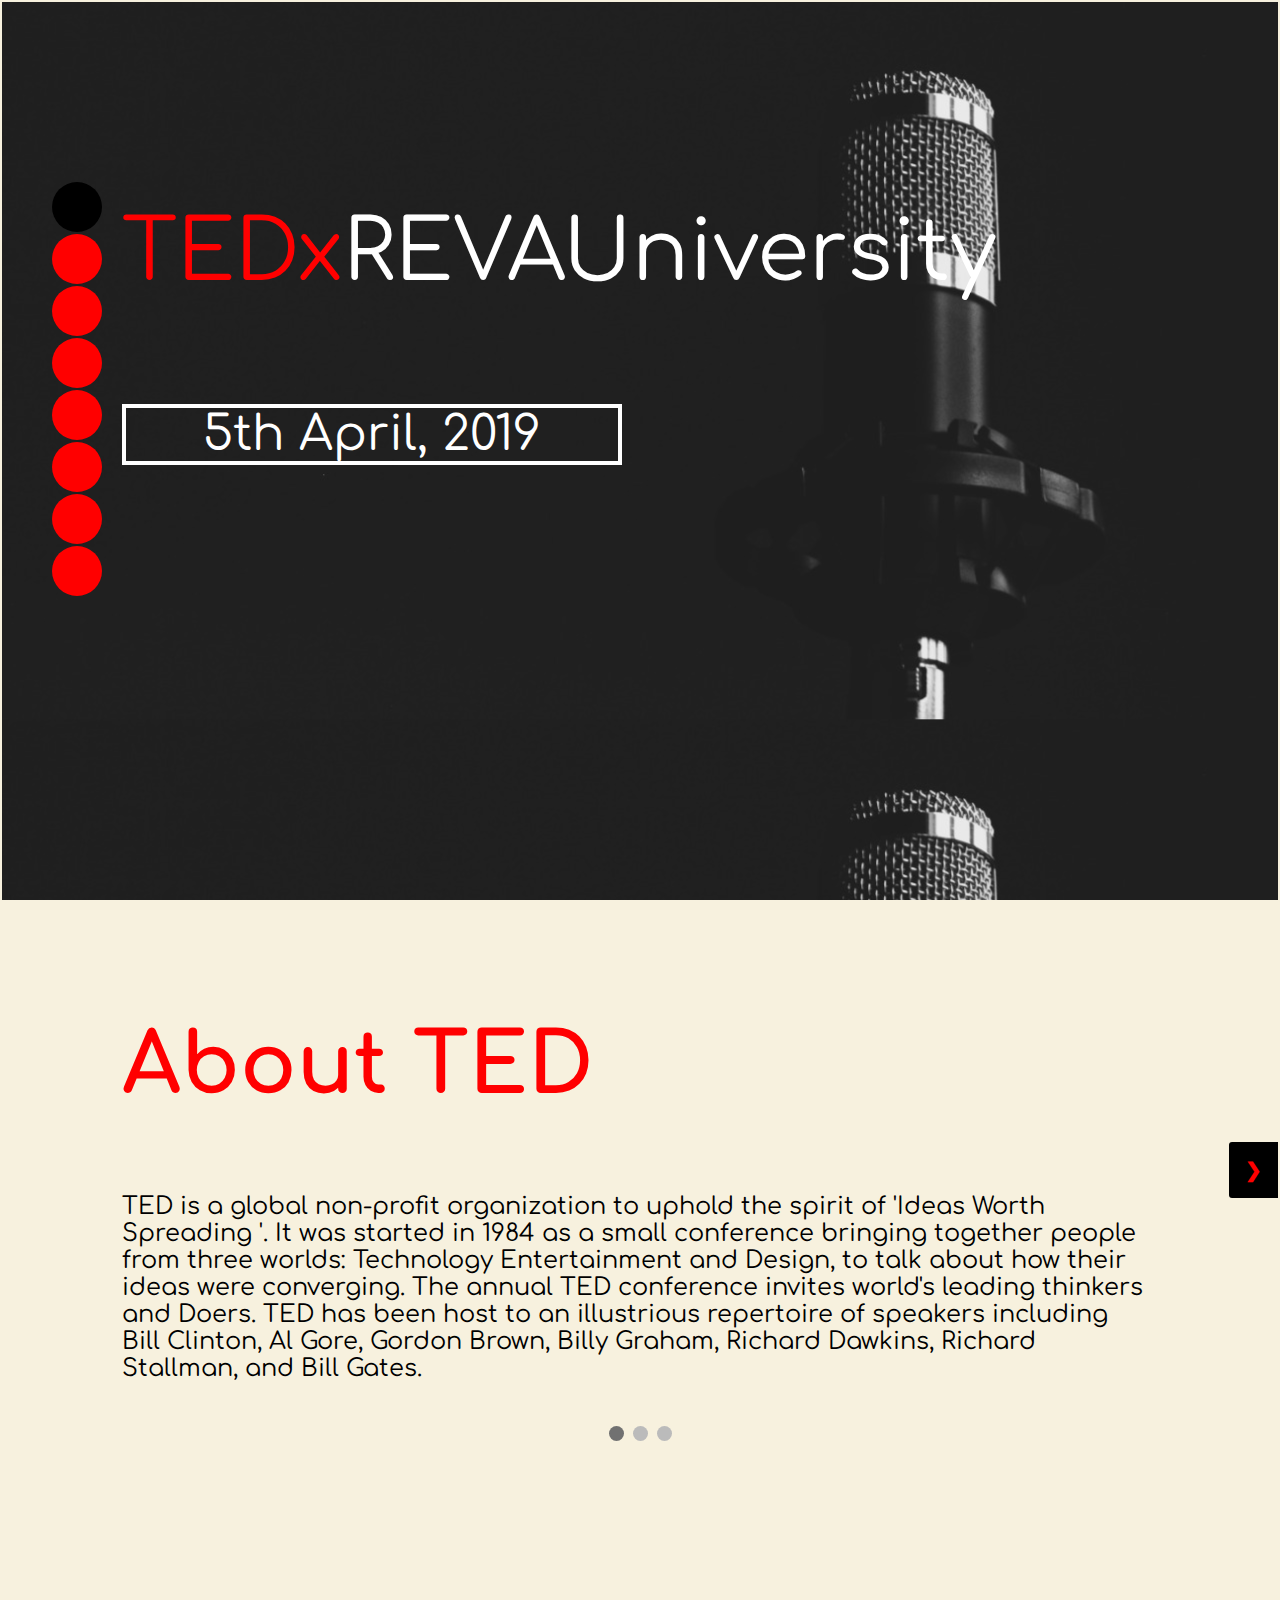
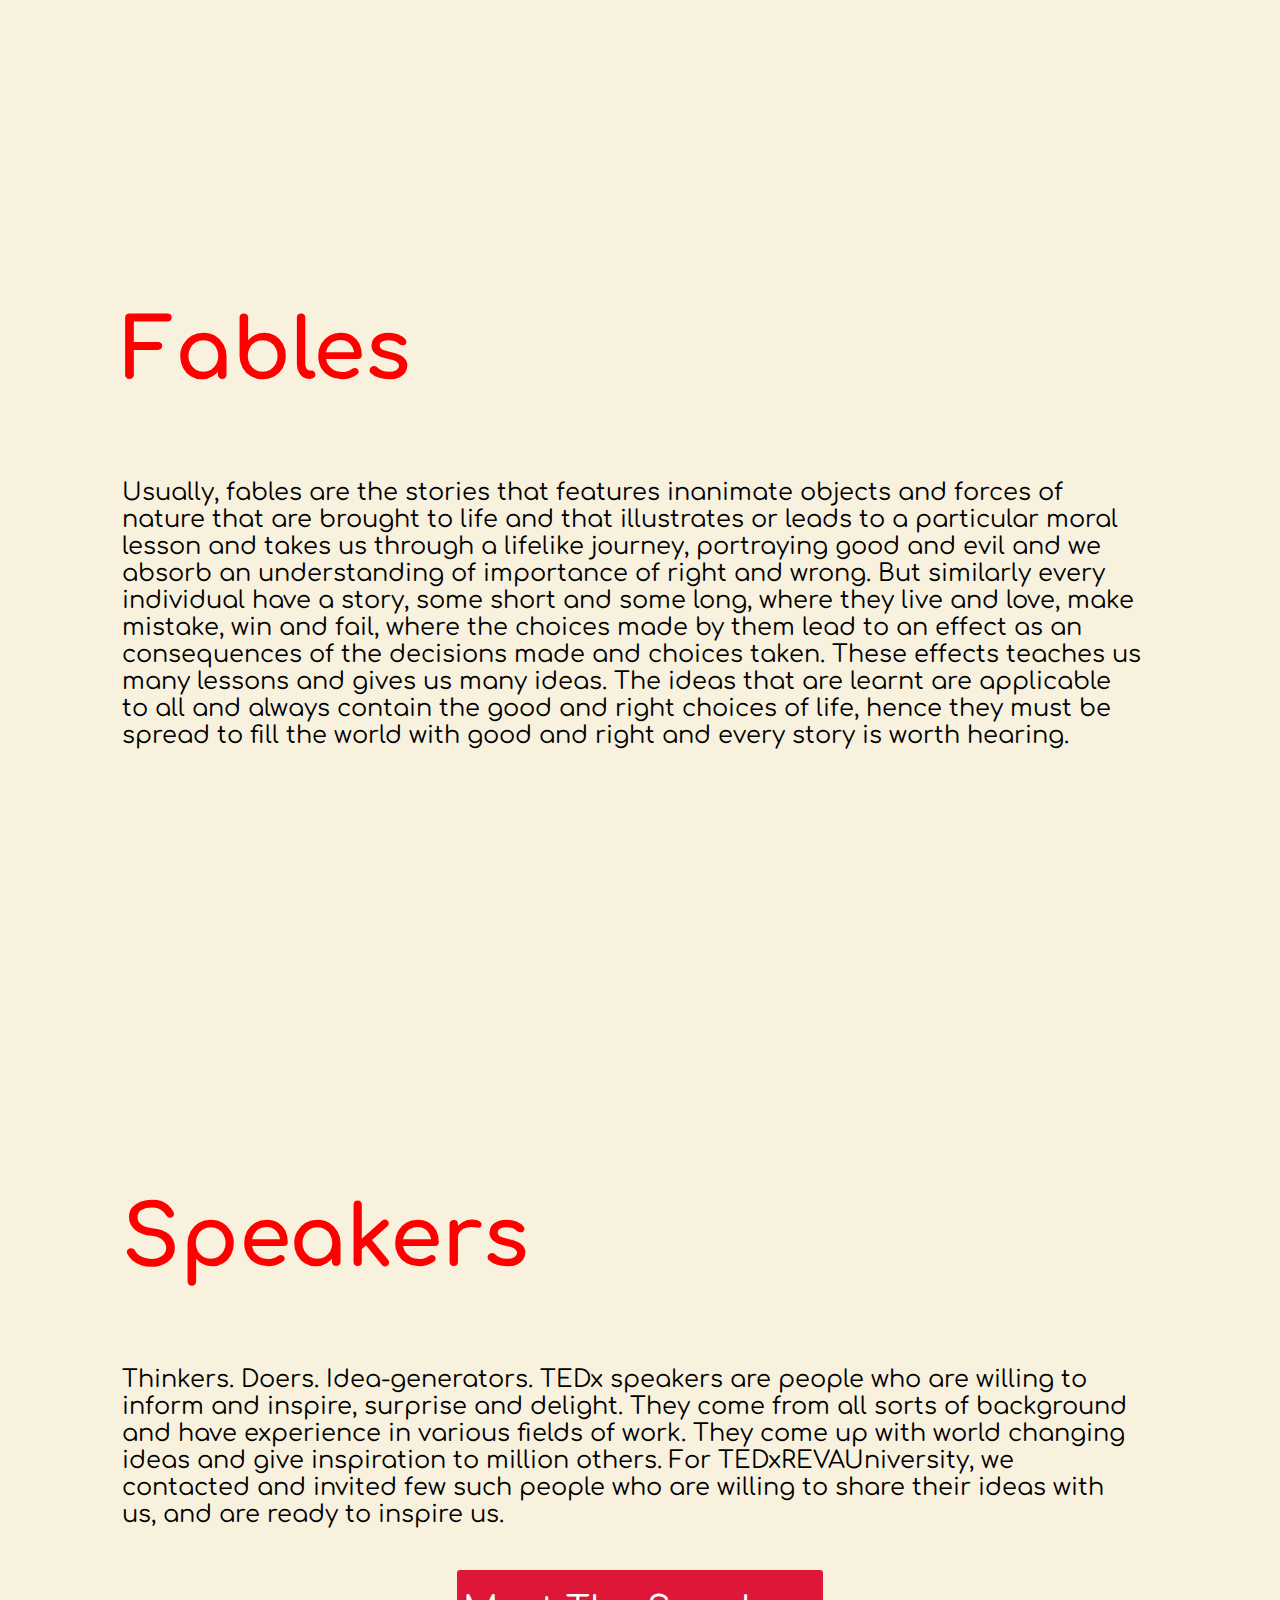
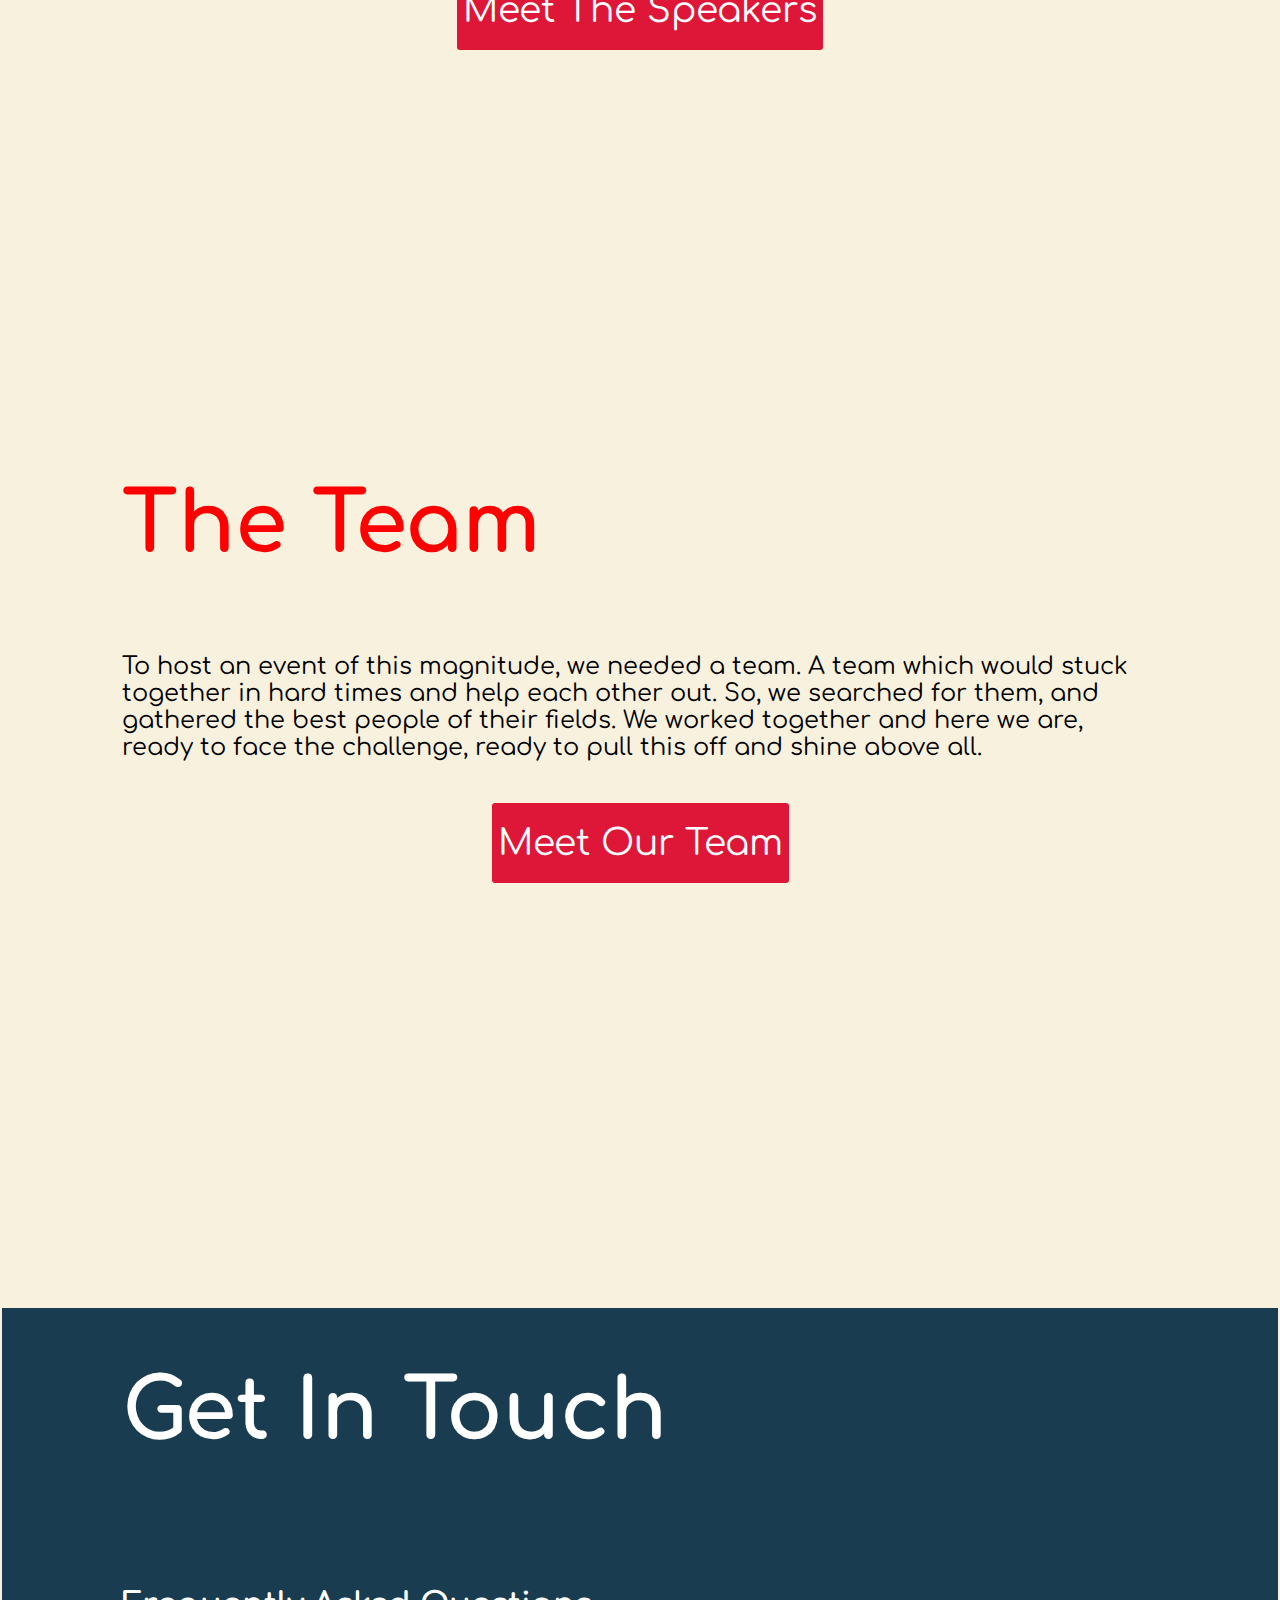
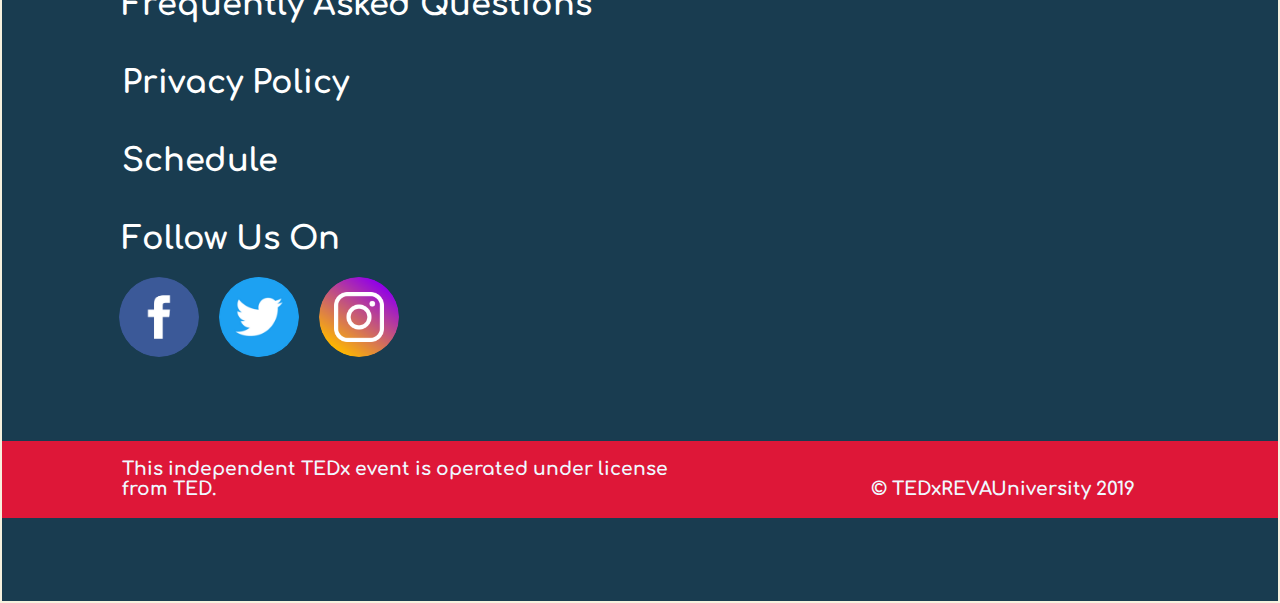
==== commit b2640d1c: "Updated Menu For Mobiles" ====
--- a/index.html
+++ b/index.html
@@ -54,34 +54,35 @@
 </head>
 <body onload="hidesidenav(); showSlides(1);" style="background:#f7f1de">
     <div class="floatnav">
-        <button class="floattab booknow">Book Now</button>
-        <button class="floattab">Sponsors</button>
-        <button class="floattab">Home</button>
-        <button class="floattab">About Us</button>
-        <button class="floattab">Fables</button>
-        <button class="floattab">Speakers</button>
-        <button class="floattab">Team</button>
-        <button class="floattab">Contact Us</button>
+        <a href="https://www.townscript.com/e/tedxrevauniversity-433121"><button class="floattab booknow">Book Now</button></a>
+        <a href="sponsors.html"><button class="floattab">Sponsors</button></a>
+        <a href="#home"><button class="floattab">Home</button></a>
+        <a href="#about"><button class="floattab">About Us</button></a>
+        <a href="#fables"><button class="floattab">Fables</button></a>
+        <a href="#speakers"><button class="floattab">Speakers</button></a>
+        <a href="#team"><button class="floattab">Team</button></a>
+        <a href="#contact"><button class="floattab">Contact Us</button></a>
     </div>
     <div class="sidenav inverted">
-        <div class="row"><span class="left">&nbsp;&nbsp;</span><button id="switch" class="mico inverted left" onclick="sidenavfunc();">=</button>        
+        <div class="row"><span class="left">&nbsp;&nbsp;</span><button id="switch" style="font-size:28px;" class="mico inverted left" onclick="sidenavfunc();">=</button>        
         </div>
-        <div id="nav1" class="row">
-            <div class="mtab" style="width:80%;">Sponsors</div>
-            <div class="mtab" style="width:80%;">Home</div>
-            <div class="mtab" style="width:80%;">About Us</div>
-            <div class="mtab" style="width:80%;">Fables</div>
-            <div class="mtab" style="width:80%;">Speakers</div>
-            <div class="mtab" style="width:80%;">Team</div>
-            <div class="mtab" style="width:80%;">Contact Us</div>                       
+        <div id="nav1">
+            <a href="sponsors.html"><div class="mtab" style="width:80%;">Sponsors</div></a>
+            <a href="#home"><div class="mtab" style="width:80%;" onclick="hidesidenav();">Home</div></a>
+            <a href="#about"><div class="mtab" style="width:80%;" onclick="hidesidenav();">About Us</div></a>
+            <a href="#fables"><div class="mtab" style="width:80%;" onclick="hidesidenav();">Fables</div></a>
+            <a href="#speakers"><div class="mtab" style="width:80%;" onclick="hidesidenav();">Speakers</div></a>
+            <a href="#team"><div class="mtab" style="width:80%;" onclick="hidesidenav();">Team</div></a>
+            <a href="#contact"><div class="mtab" style="width:80%;" onclick="hidesidenav();">Contact Us</div></a>                       
         </div>
     </div>
 
 
     <section class="fullscreen" id="home">
-        <div class="heading padleft" style="margin-top: 16%;"><font color="red">TEDx</font>REVAUniversity</div>
+        <div class="heading padleft" style="z-index: 1 ;margin-top: 16%;"><font color="red">TEDx</font>REVAUniversity</div>
         <br><div class="date padleft">5th April, 2019</div>
-    </section>
+        <video src="background.mp4" class="backvid" autoplay loop muted ></video>
+    </section><br><br><br>
 
 
     <section class="fullscreen" id="about">
@@ -150,7 +151,7 @@
         <p class=" padleft description">
             Thinkers. Doers. Idea-generators. TEDx speakers are people who are willing to inform and inspire, surprise and delight. They come from all sorts of background and have experience in various fields of work. They come up with world changing ideas and give inspiration to million others. For TEDxREVAUniversity, we contacted and invited few such people who are willing to share their ideas with us, and are ready to inspire us. 
         </p><br><br>
-        <button class="center xlarge alert">Meet The Speakers</button><br><br>
+        <a href="speakers.html"><button class="center xlarge alert">Meet The Speakers</button></a><br><br>
     </section>
 
 
@@ -158,7 +159,7 @@
         <h1 class="heading red padleft">The Team</h1>
         <p class=" padleft description">
             To host an event of this magnitude, we needed a team. A team which would stuck together in hard times and help each other out. So, we searched for them, and gathered the best people of their fields. We worked together and here we are, ready to face the challenge, ready to pull this off and shine above all.         </p><br><br>
-            <button class="center xlarge alert">Meet Our Team</button><br><br>
+            <a href="team.html"><button class="center xlarge alert">Meet Our Team</button></a><br><br>
     </section>
 
 
@@ -188,6 +189,6 @@
         </div>
         </div>
     </section>
-    <img class="bnbut" src="img/tick.png">
+    <a href="https://www.townscript.com/e/tedxrevauniversity-433121"><img class="bnbut" src="img/tick.png" /></a>
 </body>
-</html>+</html>
--- a/mars.css
+++ b/mars.css
@@ -1,298 +1,386 @@
-*{
-    box-sizing: border-box;
-    transition: 300ms;
-    font-family: 'Comfortaa', cursive;
-}
-
-body{ background: #fdfde8; }
-
-.inverted{background: #000; color: #FFF;}
-.primary{ background: #193c50; color: #ffe100; }
-.secondary{ background: #26a69a; color: #ffe100; }
-.alert{ background: #de1738; color: #fff; }
-.success{ background: #008000; color: #FFF; }
-.fullscreen{
-    width: 101%;
-    height: 101%;
-    margin: -0.5%;
-}
-
-.right{float: right;}
-.left{float: left;}
-.row{
-    margin-left: auto;
-    margin-right: auto;
-    width: 96%;
-    overflow-y: hidden;
-}
-
-.col{display: inline-block;}
-
-@media (max-width: 500px) {
-    .large1,.large2,.large3,.large4,.large5,.large6,.large7,.large8,.large9,.large10,.large11,.large12{width: 100%; }
-    .fullscreen{
-        width: 104%;
-        height: auto;
-        margin:-2%;
-    }
-}
-
-@media (min-width: 501px) and (max-width: 1000px) {
-    .row{display: flex;}
-    .medium2{width: 15%; flex: 0;}
-    .medium4{width: 30%; }
-    .medium6{width: 45%; }
-    .medium8{width: 60%; }
-    .medium10{width: 85%; }
-    .medium12{width: 95%; }
-}
-
-@media (min-width: 1000px) {
-    .row{display: flex;}
-    .large1{width: 8.33333%; }
-    .large2{width: 16.66667%; }
-    .large3{width: 24%; }
-    .large4{width: 30%; }
-    .large5{width: 41.66667%; }
-    .large6{width: 48%; }
-    .large7{width: 58.33333%; }
-    .large8{width: 66.66667%; }
-    .large9{width: 73%; }
-    .large10{width: 83.33333%; }
-    .large11{width: 91.66667%; }
-    .large12{width: 96%; }
-}
-
-
-label{
-    font-weight: 600;
-}
-
-input[type=text],input[type=number],input[type=password]{
-    border-top: none;
-    border-left: none;
-    border-right: none;
-    border-bottom: 2px solid #193c50;
-    width: 80%;
-    font-size: 20px;
-}
-
-input[type=text]:focus,input[type=number]:focus,input[type=password]:focus{
-    border-bottom: 2px solid #ffe100;
-}
-
-select{
-    border-top: none;
-    border-left: none;
-    border-right: none;
-    border-bottom: 2px solid #193c50;
-    font-size: 16px;
-}
-select.date{ width: 60px; }
-select.month{ width: 80px; }
-select.year{ width: 65px; }
-
-.check{
-    display: block;
-    position: relative;
-    user-select: none;
-}
-
-.check input{
-    z-index: 1;
-    opacity: 0;
-    position: absolute;
-    cursor: pointer;
-    width: 22px;
-    height: 22px;
-}
-
-.checkmark{
-    color: transparent;
-    z-index: 0;
-    display: inline-block;
-    position: absolute;
-    width: 25px;
-    height: 25px;
-    border: 2px solid #193c50;
-}
-
-.check input:checked ~ .checkmark{
-    background: #193c50;
-    color: #ffe100;
-    font-weight: bold;
-    border: 2px solid #ffe100;
-}
-
-.radiomark{
-    color: transparent;
-    z-index: 0;
-    display: inline-block;
-    position: absolute;
-    width: 25px;
-    height: 25px;
-    border-radius: 90px;
-    border: 2px solid #193c50;
-}
-
-.check input:checked ~ .radiomark{
-    background: #193c50;
-    color: #ffe100;
-    font-weight: bold;
-    border: 2px solid #ffe100;
-}
-
-.switch{
-    width: 50px;
-    height: 25px;
-    background: #eee;
-    border: 2px solid #193c50;
-}
-
-.switch input{
-    z-index: 1;
-    opacity: 0;
-    position: absolute;
-    cursor: pointer;
-    width: 48px;
-}
-
-.toggle{
-    position: absolute;
-    background: #ffe100;
-    z-index: 0;
-    display: inline-block;
-    width: 20px;
-    height: 18px;
-    margin-top: 1px;
-    margin-left: 1px;
-}
-
-.switch input:checked ~ .toggle{
-    background: #193c50;
-    transform: translateX(22px);
-}
-
-button{
-    border: none;
-    border-radius: 3px;
-    display: block;
-}
-button.primary:focus{
-    border: 2px dashed #193c50 ;
-    background: #26a69a ;
-    color: #000 ;
-}
-button.secondary:focus{
-    border: 2px dashed #000 ;
-    color: #000 ;
-    background: #ffe100 ;
-}
-
-.small{ min-width: 80px; height: 40px; font-size: 16px;}
-.large{ min-width: 160px; height: 80px; font-size: 32px;}
-.circular{ border-radius: 90px;}
-
-.tab{
-    border-radius: 0;
-    border: none;
-    width:100px;
-    height: 50px;
-    font-size: 24px;
-}
-.tab:hover{
-    border: 2px dashed #ffe100;
-}
-.tab.active{
-    background: #ffe100;
-    color: #000;
-}
-button.primary.tab:focus{
-    background: #ffe100;
-    color: #000;
-}
-.floattab{
-    border-radius: 360px;
-    border: none;
-    height: 50px;
-    font-size: 4px;
-    min-width: 50px;
-    background: red;
-    color: red;
-    margin: 2px;
-}
-.floattab.booknow{
-    background: #000;
-    color: #000;
-}
-.floattab:hover{
-    font-size: 24px;
-    color: wheat;
-}
-@media (min-width: 700px) {
-    .topnav{
-        position: fixed;
-        top:0;
-        z-index: 9;
-        margin-left: -1%;
-        width: 100.38%;
-        background: transparent;
-        height: 60px;
-        padding-top: 5px;
-    }
-    .tab.menu{color: #FFF;}
-    .sidenav{display: none;}
-    .floatnav{
-        position : absolute;
-        z-index: 2;
-        left: 50px;
-        top: 20%;
-    }
-}
-@media (max-width: 700px) {
-    .topnav,.floatnav{display: none;}
-    li{ list-style-type: none; }
-    .sidenav{
-        position: fixed;
-        top:0;
-        z-index: 9;
-        margin-left: -2.5%;
-        width: 100.5%;
-    }
-    .mico{
-        width: 50px;
-        height: 50px;
-        margin-right: 2%;
-        background: transparent;
-    }
-    .mico input{
-    z-index: 1;
-    opacity: 0;
-    position: absolute;
-    cursor: pointer;
-    width: 50px;
-    height: 50px;
-    }
-    #nav1{display: none;}
-    .mtab{
-        padding: 5px;
-        padding-left: 45px;
-    }
-}
-
-.xlarge{
-    min-width: 250px;
-    height: 80px;
-    font-size: 36px;
-}
-
-.center{
-    display: block;
-    margin: auto;
-}
-.followicon{
-    width: 80px;
-    height: 80px;
-    border-radius: 100%;
-
-}+*{
+    box-sizing: border-box;
+    transition: 300ms;
+    font-family: 'Comfortaa', cursive;
+}
+
+body{ background: #fdfde8; }
+
+.inverted{background: #000; color: #FFF;}
+.primary{ background: #193c50; color: #ffe100; }
+.secondary{ background: #26a69a; color: #ffe100; }
+.alert{ background: #de1738; color: #fff; }
+.success{ background: #008000; color: #FFF; }
+.fullscreen{
+    width: 101%;
+    min-height: 101%;
+    margin: -0.5%;
+}
+
+.right{float: right;}
+.left{float: left;}
+.row{
+    margin-left: auto;
+    margin-right: auto;
+    width: 96%;
+    overflow-y: hidden;
+}
+
+.col{display: inline-block;}
+
+@media (max-width: 500px) {
+    .large1,.large2,.large3,.large4,.large5,.large6,.large7,.large8,.large9,.large10,.large11,.large12{width: 100%; }
+    .fullscreen{
+        min-width: 104%;
+        height: auto;
+        margin:-2%;
+    }
+}
+
+@media (min-width: 501px) and (max-width: 1000px) {
+    .row{display: flex;}
+    .large1,.large2{width: 15%; flex: 0;}
+    .large3,.large4{width: 30%; }
+    .large5,.large6{width: 45%; }
+    .large7,.large8{width: 60%; }
+    .large9,.large10{width: 85%; }
+    .large11,.large12{width: 95%; }
+}
+
+@media (min-width: 1000px) {
+    .row{display: flex;}
+    .large1{width: 8.33333%; }
+    .large2{width: 16.66667%; }
+    .large3{width: 24%; }
+    .large4{width: 30%; }
+    .large5{width: 41.66667%; }
+    .large6{width: 48%; }
+    .large7{width: 58.33333%; }
+    .large8{width: 66.66667%; }
+    .large9{width: 73%; }
+    .large10{width: 83.33333%; }
+    .large11{width: 91.66667%; }
+    .large12{width: 96%; }
+}
+
+
+label{
+    font-weight: 600;
+}
+
+input[type=text],input[type=number],input[type=password]{
+    border-top: none;
+    border-left: none;
+    border-right: none;
+    border-bottom: 2px solid #193c50;
+    width: 80%;
+    font-size: 20px;
+    background: transparent;
+}
+
+input[type=text]:focus,input[type=number]:focus,input[type=password]:focus{
+    background: transparent;
+    border-bottom: 2px solid #ffe100;
+}
+
+select{
+    border-top: none;
+    border-left: none;
+    border-right: none;
+    border-bottom: 2px solid #193c50;
+    font-size: 16px;
+    background: transparent;
+}
+select.date{ width: 60px; }
+select.month{ width: 80px; }
+select.year{ width: 65px; }
+
+.check{
+    display: block;
+    position: relative;
+    user-select: none;
+}
+
+.check input{
+    z-index: 1;
+    opacity: 0;
+    position: absolute;
+    cursor: pointer;
+    width: 22px;
+    height: 22px;
+}
+
+.checkmark{
+    color: transparent;
+    z-index: 0;
+    display: inline-block;
+    position: absolute;
+    width: 25px;
+    height: 25px;
+    border: 2px solid #193c50;
+}
+
+.check input:checked ~ .checkmark{
+    background: #193c50;
+    color: #ffe100;
+    font-weight: bold;
+    border: 2px solid #ffe100;
+}
+
+.radiomark{
+    color: transparent;
+    z-index: 0;
+    display: inline-block;
+    position: absolute;
+    width: 25px;
+    height: 25px;
+    border-radius: 90px;
+    border: 2px solid #193c50;
+}
+
+.check input:checked ~ .radiomark{
+    background: #193c50;
+    color: #ffe100;
+    font-weight: bold;
+    border: 2px solid #ffe100;
+}
+
+.switch{
+    width: 50px;
+    height: 25px;
+    background: #eee;
+    border: 2px solid #193c50;
+}
+
+.switch input{
+    z-index: 1;
+    opacity: 0;
+    position: absolute;
+    cursor: pointer;
+    width: 48px;
+}
+
+.toggle{
+    position: absolute;
+    background: #ffe100;
+    z-index: 0;
+    display: inline-block;
+    width: 20px;
+    height: 18px;
+    margin-top: 1px;
+    margin-left: 1px;
+}
+
+.switch input:checked ~ .toggle{
+    background: #193c50;
+    transform: translateX(22px);
+}
+
+button{
+    border: none;
+    border-radius: 3px;
+    display: block;
+}
+button.primary:focus{
+    border: 2px dashed #193c50 ;
+    background: #26a69a ;
+    color: #000 ;
+}
+button.secondary:focus{
+    border: 2px dashed #000 ;
+    color: #000 ;
+    background: #ffe100 ;
+}
+button.alert:hover{
+  border: 2px solid red;
+  background: #FFF;
+  color: red;
+}
+
+.small{ min-width: 80px; height: 40px; font-size: 16px;}
+.large{ min-width: 160px; height: 80px; font-size: 32px;}
+.circular{ border-radius: 90px;}
+
+.tab{
+    border-radius: 0;
+    border: none;
+    width:100px;
+    height: 50px;
+    font-size: 24px;
+}
+.tab:hover{
+    border: 2px dashed #ffe100;
+}
+.tab.active{
+    background: #ffe100;
+    color: #000;
+}
+button.primary.tab:focus{
+    background: #ffe100;
+    color: #000;
+}
+.floattab{
+    border-radius: 360px;
+    border: none;
+    height: 50px;
+    font-size: 4px;
+    min-width: 50px;
+    background: red;
+    color: red;
+    margin: 2px;
+}
+.floattab.booknow{
+    background: #000;
+    color: #000;
+}
+.floattab:hover{
+    font-size: 24px;
+    color: wheat;
+    box-shadow: 0 4px 8px 0 rgba(0, 0, 0, 0.2), 0 6px 20px 0 rgba(0, 0, 0, 0.19);
+}
+@media (min-width: 700px) {
+    .topnav{
+        position: fixed;
+        top:0;
+        z-index: 9;
+        margin-left: -1%;
+        width: 100.38%;
+        background: transparent;
+        height: 60px;
+        padding-top: 5px;
+    }
+    .tab.menu{color: #FFF;}
+    .sidenav{display: none;}
+    .floatnav{
+        position : fixed;
+        z-index: 2;
+        left: 50px;
+        top: 20%;
+    }
+}
+@media (max-width: 700px) {
+    .topnav,.floatnav{display: none;}
+    li{ list-style-type: none; }
+    .sidenav{
+        position: fixed;
+        top:0;
+        z-index: 9;
+        margin-left: -2.5%;
+        width: 100.5%;
+    }
+    .mico{
+        width: 50px;
+        height: 50px;
+        margin-right: 2%;
+        background: transparent;
+    }
+    .mico input{
+    z-index: 1;
+    opacity: 0;
+    position: absolute;
+    cursor: pointer;
+    width: 50px;
+    height: 50px;
+    }
+    #nav1{
+        display: none;
+        padding: 20px;
+        font-size: 28px;
+        padding-bottom: 100%;
+        text-align: center;
+    }
+    .mtab{
+        padding: 5px;
+    }
+}
+
+.xlarge{
+    min-width: 250px;
+    height: 80px;
+    font-size: 36px;
+}
+
+.center{
+    display: block;
+    margin: auto;
+}
+.followicon{
+    width: 80px;
+    height: 80px;
+    border-radius: 100%;
+
+}
+a,a:visited,a:active{color:initial; text-decoration:none;}
+
+.polaroid{
+    display: block;
+    margin: auto;
+    width: 100%;
+    box-shadow: 0 4px 8px 0 rgba(0, 0, 0, 0.2), 0 6px 20px 0 rgba(0, 0, 0, 0.19);
+}
+.polaroid:hover{
+    box-shadow: 0 8px 16px 0 rgba(0, 0, 0, 0.2), 0 12px 40px 0 rgba(0, 0, 0, 0.19);
+}
+.person{
+    height: 300px;
+    width: 350px;
+    display: block;
+    margin: auto;
+    padding: 4px;
+}
+.name{
+    padding: 4px;
+    display: inline;
+    margin: 4px;
+}
+.name:hover{
+    background: red;
+    color: #FFF;
+}
+.overlaycontainer:hover .overlay{
+    display: block;
+    opacity: 1;
+    transition: 300ms;
+}
+.overlaycontainer{
+  height:300px;
+  width: 350px;
+  position: relative;
+}
+.overlay{
+  opacity: 0;
+  position: absolute;
+  left:0;
+  right: 0;
+  top:0;
+  bottom: 0;
+  background: #000;
+  color: #FFF;
+  width: inherit;
+  height: inherit;
+  transition: 300ms;
+}
+.modalcontainer{
+    height: 100%;
+    width: 100%;
+    position: fixed;
+    top: 0;
+    left: 0;
+    z-index: 10;
+    background: #000;
+    color: #FFF;
+    display: none;
+}
+.modal{
+  position: absolute;
+  left:0;
+  right: 0;
+  top:0;
+  bottom: 0;
+  background: #000;
+  color: #FFF;
+  width: 80%;
+  height: 88%;
+  margin: auto;
+  transition: 300ms;
+}
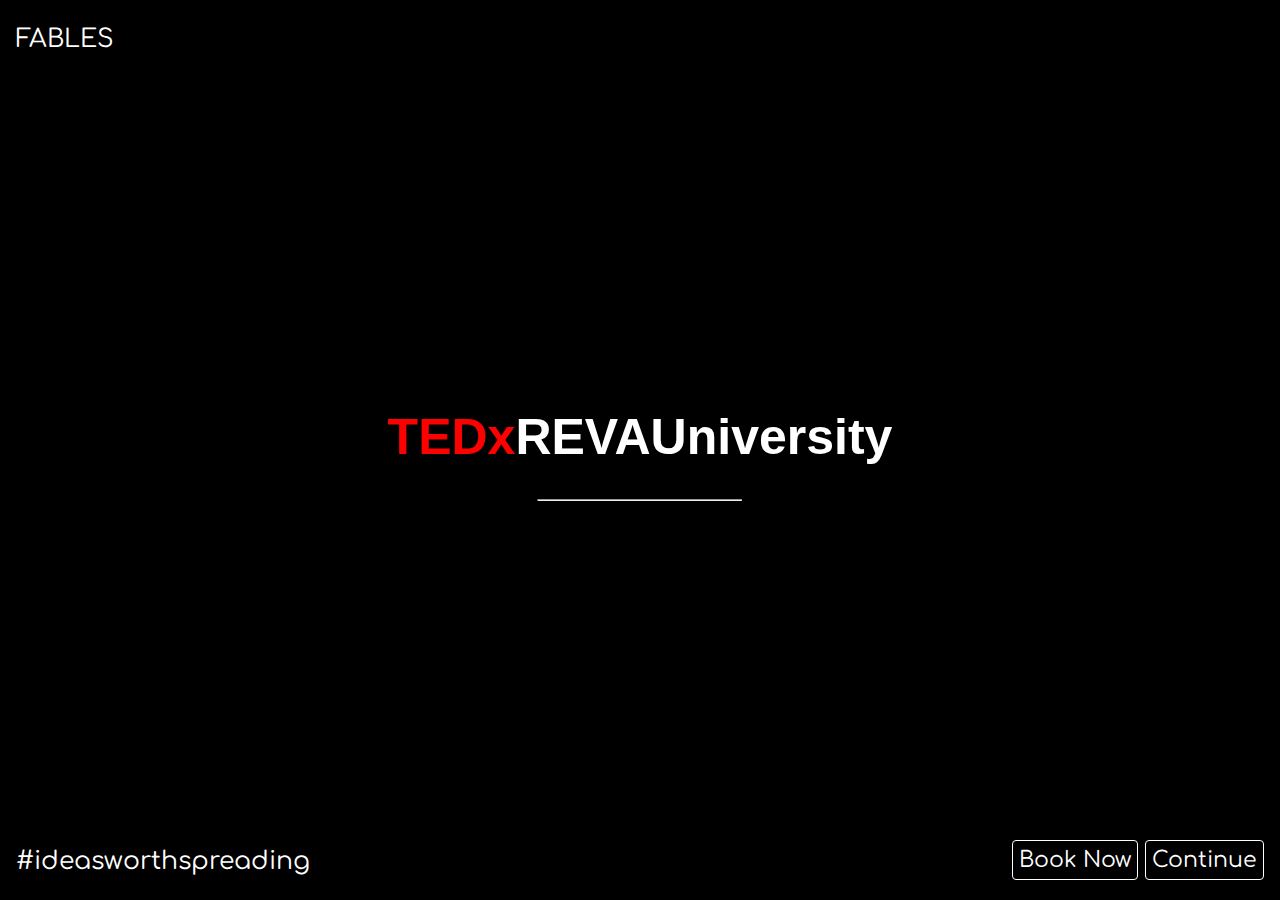
==== commit 61cae2c2: "Updated Links and added Landing Page" ====
--- a/index.html
+++ b/index.html
@@ -1,194 +1,124 @@
+<!DOCTYPE html>
 <html>
+<style>
+body, html {
+  height: 100%;
+  margin: 0;
+}
+
+.bgimg {
+  background:#000;
+  height: 100%;
+  background-position: center;
+  background-size: cover;
+  position: relative;
+  color: white;
+  font-family: "Comfortaa", Cursive, monospace;
+  font-size: 25px;
+}
+
+.topleft {
+  position: absolute;
+  top: 0;
+  left: 16px;
+}
+
+.bottomleft {
+  position: absolute;
+  bottom: 0;
+  left: 16px;
+}
+
+.bottomright {
+  position: absolute;
+  bottom: 20px;
+  right: 16px;
+}
+
+.middle {
+  position: absolute;
+  top: 50%;
+  left: 50%;
+  transform: translate(-50%, -50%);
+  text-align: center;
+}
+
+hr {
+  margin: auto;
+  width: 40%;
+}
+
+button{
+  width:auto;
+  height:40px;
+  font-family:Comfortaa;
+  border:solid 1px;
+  background:transparent;
+  color:white;
+  font-size:22px;
+  border-radius:4px;
+}
+button:hover{
+  background:white;
+  color:red;
+}
+
+h1{font-family:"Helvetica Neue", Helvetica, Arial}
+</style>
 <head>
-        <script>
-                var slideIndex = 1;
-                showSlides(slideIndex);
-                
-                function plusSlides(n) {
-                  showSlides(slideIndex += n);
-                }
-                
-                function currentSlide(n) {
-                  showSlides(slideIndex = n);
-                }
-                
-                function showSlides(n) {
-                  var i;
-                  var slides = document.getElementsByClassName("mySlides");
-                  var dots = document.getElementsByClassName("dot");
-                  if (n > slides.length) {slideIndex = 1}    
-                  if (n < 1) {slideIndex = slides.length}
-                  for (i = 0; i < slides.length; i++) {
-                      slides[i].style.display = "none";  
-                  }
-                  for (i = 0; i < dots.length; i++) {
-                      dots[i].className = dots[i].className.replace(" active", "");
-                  }
-                  slides[slideIndex-1].style.display = "block";  
-                  dots[slideIndex-1].className += " active";
-                }
-                </script>
-    <meta name="viewport" content="width=device-width, initial-scale=1.0">
-    <title>MARS</title>
-    <link href="mars.css" rel="stylesheet" type="text/css">
-    <link href="extrastyle.css" rel="stylesheet" type="text/css">
-    <link href="https://fonts.googleapis.com/css?family=Comfortaa" rel="stylesheet">
-    <script>
-        var counter=0;
-        function sidenavfunc(){
-            counter++;
-            if(counter%2==0)
-                hidesidenav();
-            else
-                showsidenav();
-        }
-        function showsidenav(){
-            document.getElementById("nav1").style.display=("block");
-            document.getElementById("switch").innerHTML=("X");
-        }
-        function hidesidenav(){
-            document.getElementById("nav1").style.display=("none");
-            document.getElementById("switch").innerHTML=("=");
-        }
-    </script>
+  <link href="https://fonts.googleapis.com/css?family=Comfortaa:400,700" rel="stylesheet">
+  <title>TEDxREVAUniversity</title>
 </head>
-<body onload="hidesidenav(); showSlides(1);" style="background:#f7f1de">
-    <div class="floatnav">
-        <a href="https://www.townscript.com/e/tedxrevauniversity-433121"><button class="floattab booknow">Book Now</button></a>
-        <a href="sponsors.html"><button class="floattab">Sponsors</button></a>
-        <a href="#home"><button class="floattab">Home</button></a>
-        <a href="#about"><button class="floattab">About Us</button></a>
-        <a href="#fables"><button class="floattab">Fables</button></a>
-        <a href="#speakers"><button class="floattab">Speakers</button></a>
-        <a href="#team"><button class="floattab">Team</button></a>
-        <a href="#contact"><button class="floattab">Contact Us</button></a>
-    </div>
-    <div class="sidenav inverted">
-        <div class="row"><span class="left">&nbsp;&nbsp;</span><button id="switch" style="font-size:28px;" class="mico inverted left" onclick="sidenavfunc();">=</button>        
-        </div>
-        <div id="nav1">
-            <a href="sponsors.html"><div class="mtab" style="width:80%;">Sponsors</div></a>
-            <a href="#home"><div class="mtab" style="width:80%;" onclick="hidesidenav();">Home</div></a>
-            <a href="#about"><div class="mtab" style="width:80%;" onclick="hidesidenav();">About Us</div></a>
-            <a href="#fables"><div class="mtab" style="width:80%;" onclick="hidesidenav();">Fables</div></a>
-            <a href="#speakers"><div class="mtab" style="width:80%;" onclick="hidesidenav();">Speakers</div></a>
-            <a href="#team"><div class="mtab" style="width:80%;" onclick="hidesidenav();">Team</div></a>
-            <a href="#contact"><div class="mtab" style="width:80%;" onclick="hidesidenav();">Contact Us</div></a>                       
-        </div>
-    </div>
+<body>
 
+<div class="bgimg">
+  <div class="topleft">
+    <p>FABLES</p>
+  </div>
+  <div class="middle">
+    <h1><font color=red>TEDx</font>REVAUniversity</h1>
+    <hr>
+    <p id="demo"></p>
+  </div>
+  <div class="bottomleft">
+    <p>#ideasworthspreading</p>
+  </div>
+  <div class="bottomright">
+    <a href="https://www.townscript.com/e/tedxrevauniversity-433121"><button>Book Now</button></a>
+    <a href="home.html"><button>Continue</button>
+  </div>
+</div>
 
-    <section class="fullscreen" id="home">
-        <div class="heading padleft" style="z-index: 1 ;margin-top: 16%;"><font color="red">TEDx</font>REVAUniversity</div>
-        <br><div class="date padleft">5th April, 2019</div>
-        <video src="background.mp4" class="backvid" autoplay loop muted ></video>
-    </section><br><br><br>
+<script>
+// Set the date we're counting down to
+var countDownDate = new Date("Apr 5, 2019 09:00:00").getTime();
 
+// Update the count down every 1 second
+var countdownfunction = setInterval(function() {
 
-    <section class="fullscreen" id="about">
-        <!-- Slideshow container -->
-<div class="slideshow-container">
+  // Get todays date and time
+  var now = new Date().getTime();
 
-        <!-- Full-width slides/quotes -->
-        <div class="mySlides padleft">
-            <h1 class="heading red">About TED</h1>
-            <p class="description">
-                    TED is a global non-profit organization to uphold the spirit of
-                    'Ideas Worth Spreading '. It was started in 1984 as a small conference
-                    bringing together people from three worlds: Technology Entertainment
-                    and Design, to talk about how their ideas were converging. The annual
-                    TED conference invites world's leading thinkers and Doers. TED has been
-                   host to an illustrious repertoire of speakers including Bill Clinton,
-                   Al Gore, Gordon Brown, Billy Graham, Richard Dawkins, Richard Stallman,
-                        and Bill Gates.
-            </p>
-        </div>
-      
-        <div class="mySlides padleft">
-                <h1 class="heading red">About TEDx</h1>
-                <p class="description">
-                        In the spirit of ideas worth spreading, TEDx is a program of local,
-                        self-organized events that bring people together to share a TED-like
-                        experience. At a TEDx event, TED Talks video and live speakers combine
-                        to spark deep discussion and connection. These local, self-organized
-                        events are branded TEDx, where x = independently organized TED event.
-                        The TED Conference provides general guidance for the TEDx program,
-                            but individual TEDx events are self-organized.
-                </p>
-        </div>
-      
-        <div class="mySlides padleft">
-                <h1 class="heading red">About TEDxREVAUniversity</h1>
-          <p class="description">
-                TEDxREVAUniversity is an independently organised TED event. This TEDx event is an collective endeavour of students from different schools of REVA University. The aim of this event is to share great stories and diversified ideas to our community of 10,000+ students, faculties and staff in order to inspire them to innovate and to bring the change they want to see in the world. The event will take place in the newly renovated, state of the art, Kuvempu Auditorium in REVA University, Bengaluru. The event will feature a number of speakers from various disciplines and cultures, who will narrate their stories and share their ideas with people who seek a deeper understanding of the world. We believe and promote TED’s mission of 'spreading ideas’ and their agenda to make great ideas accessible and spark conversation. TEDxREVAUniversity will present ideas which are powerful enough to change attitudes, lives and, ultimately, the world.
-          </p>
-        </div>
-      
-        <!-- Next/prev buttons -->
-        <!--<a class="prev" onclick="plusSlides(-1)">&#10094;</a>-->
-        <a class="next" onclick="plusSlides(1)">&#10095;</a>
-      </div>
-      
-      <!-- Dots/bullets/indicators -->
-      <div class="dot-container">
-        <span class="dot" onclick="currentSlide(1)"></span> 
-        <span class="dot" onclick="currentSlide(2)"></span> 
-        <span class="dot" onclick="currentSlide(3)"></span> 
-      </div>
-    </section>
+  // Find the distance between now an the count down date
+  var distance = countDownDate - now;
 
+  // Time calculations for days, hours, minutes and seconds
+  var days = Math.floor(distance / (1000 * 60 * 60 * 24));
+  var hours = Math.floor((distance % (1000 * 60 * 60 * 24)) / (1000 * 60 * 60));
+  var minutes = Math.floor((distance % (1000 * 60 * 60)) / (1000 * 60));
+  var seconds = Math.floor((distance % (1000 * 60)) / 1000);
 
-    <section class="fullscreen" id="fables">
-        <h1 class="heading red padleft">Fables</h1>
-        <p class=" padleft description">
-            Usually, fables are the stories that features inanimate objects and forces of nature that are brought to life and that illustrates or leads to a particular moral lesson and takes us through a lifelike journey, portraying good and evil and we absorb an understanding of importance of right and wrong. But similarly every individual have a story, some short and some long, where they live and love, make mistake, win and fail, where the choices made by them lead to an effect as an consequences of the decisions made and choices taken. These effects teaches us many lessons and gives us many ideas. The ideas that are learnt are applicable to all and always contain the good and right choices of life, hence they must be spread to fill the world with good and right and every story is worth hearing.
-        </p>
-    </section>
+  // Output the result in an element with id="demo"
+  document.getElementById("demo").innerHTML = days + "d " + hours + "h "
+  + minutes + "m " + seconds + "s ";
 
+  // If the count down is over, write some text
+  if (distance < 0) {
+    clearInterval(countdownfunction);
+    document.getElementById("demo").innerHTML = "EXPIRED";
+  }
+}, 1000);
+</script>
 
-    <section class="fullscreen" id="speakers">
-        <h1 class="heading red padleft">Speakers</h1>
-        <p class=" padleft description">
-            Thinkers. Doers. Idea-generators. TEDx speakers are people who are willing to inform and inspire, surprise and delight. They come from all sorts of background and have experience in various fields of work. They come up with world changing ideas and give inspiration to million others. For TEDxREVAUniversity, we contacted and invited few such people who are willing to share their ideas with us, and are ready to inspire us. 
-        </p><br><br>
-        <a href="speakers.html"><button class="center xlarge alert">Meet The Speakers</button></a><br><br>
-    </section>
-
-
-    <section class="fullscreen" id="team">
-        <h1 class="heading red padleft">The Team</h1>
-        <p class=" padleft description">
-            To host an event of this magnitude, we needed a team. A team which would stuck together in hard times and help each other out. So, we searched for them, and gathered the best people of their fields. We worked together and here we are, ready to face the challenge, ready to pull this off and shine above all.         </p><br><br>
-            <a href="team.html"><button class="center xlarge alert">Meet Our Team</button></a><br><br>
-    </section>
-
-
-    <section class="fullscreen primary" id="contact">
-        <h1 class="heading padleft">Get In Touch</h1>
-        <div class="col large6">
-            <a href="faq.pdf"><h1 class="padleft" style="color:#FFF;">Frequently Asked Questions</h1><br></a>
-            <a href="faq.pdf"><h1 class="padleft" style="color:#FFF;">Privacy Policy</h1></a><br>
-            <h1 class="padleft" style="color:#FFF;">Schedule</h1><br>
-            <h1 class="padleft" style="color:#FFF;">Follow Us On</h1><br>
-            <div class="col large2"></div>
-            &nbsp;&nbsp;<div class="col"><img src="img/fb.png" class="followicon" /></div>&nbsp;&nbsp;&nbsp;
-            <div class="col"><img src="img/tw.png" class="followicon" /></div>&nbsp;&nbsp;&nbsp;
-            <div class="col"><img src="img/ig.png" class="followicon" /></div>
-        </div>
-        <div class="col large6">            
-            <div class="padleft">
-                <iframe src="https://www.google.com/maps/embed?pb=!1m14!1m8!1m3!1d15542.89373821591!2d77.6346617!3d13.1166989!3m2!1i1024!2i768!4f13.1!3m3!1m2!1s0x0%3A0xdee225fe28f600f6!2sREVA+University!5e0!3m2!1sen!2sin!4v1522677320198" style="border: none; border-radius:10px; height: 50%; width: 100%; " allowfullscreen="yes"></iframe>
-             </div>
-        </div><br><br><br><br>
-        <div class="alert" style="margin-top:2%">
-        <div class="col large7">
-                <h3 style="color: aliceblue" class="padleft">This independent TEDx event is operated under license from TED.</h3>
-        </div>
-        <div class="col large4">
-                <h3 style="color: aliceblue" class="padleft">&copy; TEDxREVAUniversity 2019</h3>
-        </div>
-        </div>
-    </section>
-    <a href="https://www.townscript.com/e/tedxrevauniversity-433121"><img class="bnbut" src="img/tick.png" /></a>
 </body>
 </html>
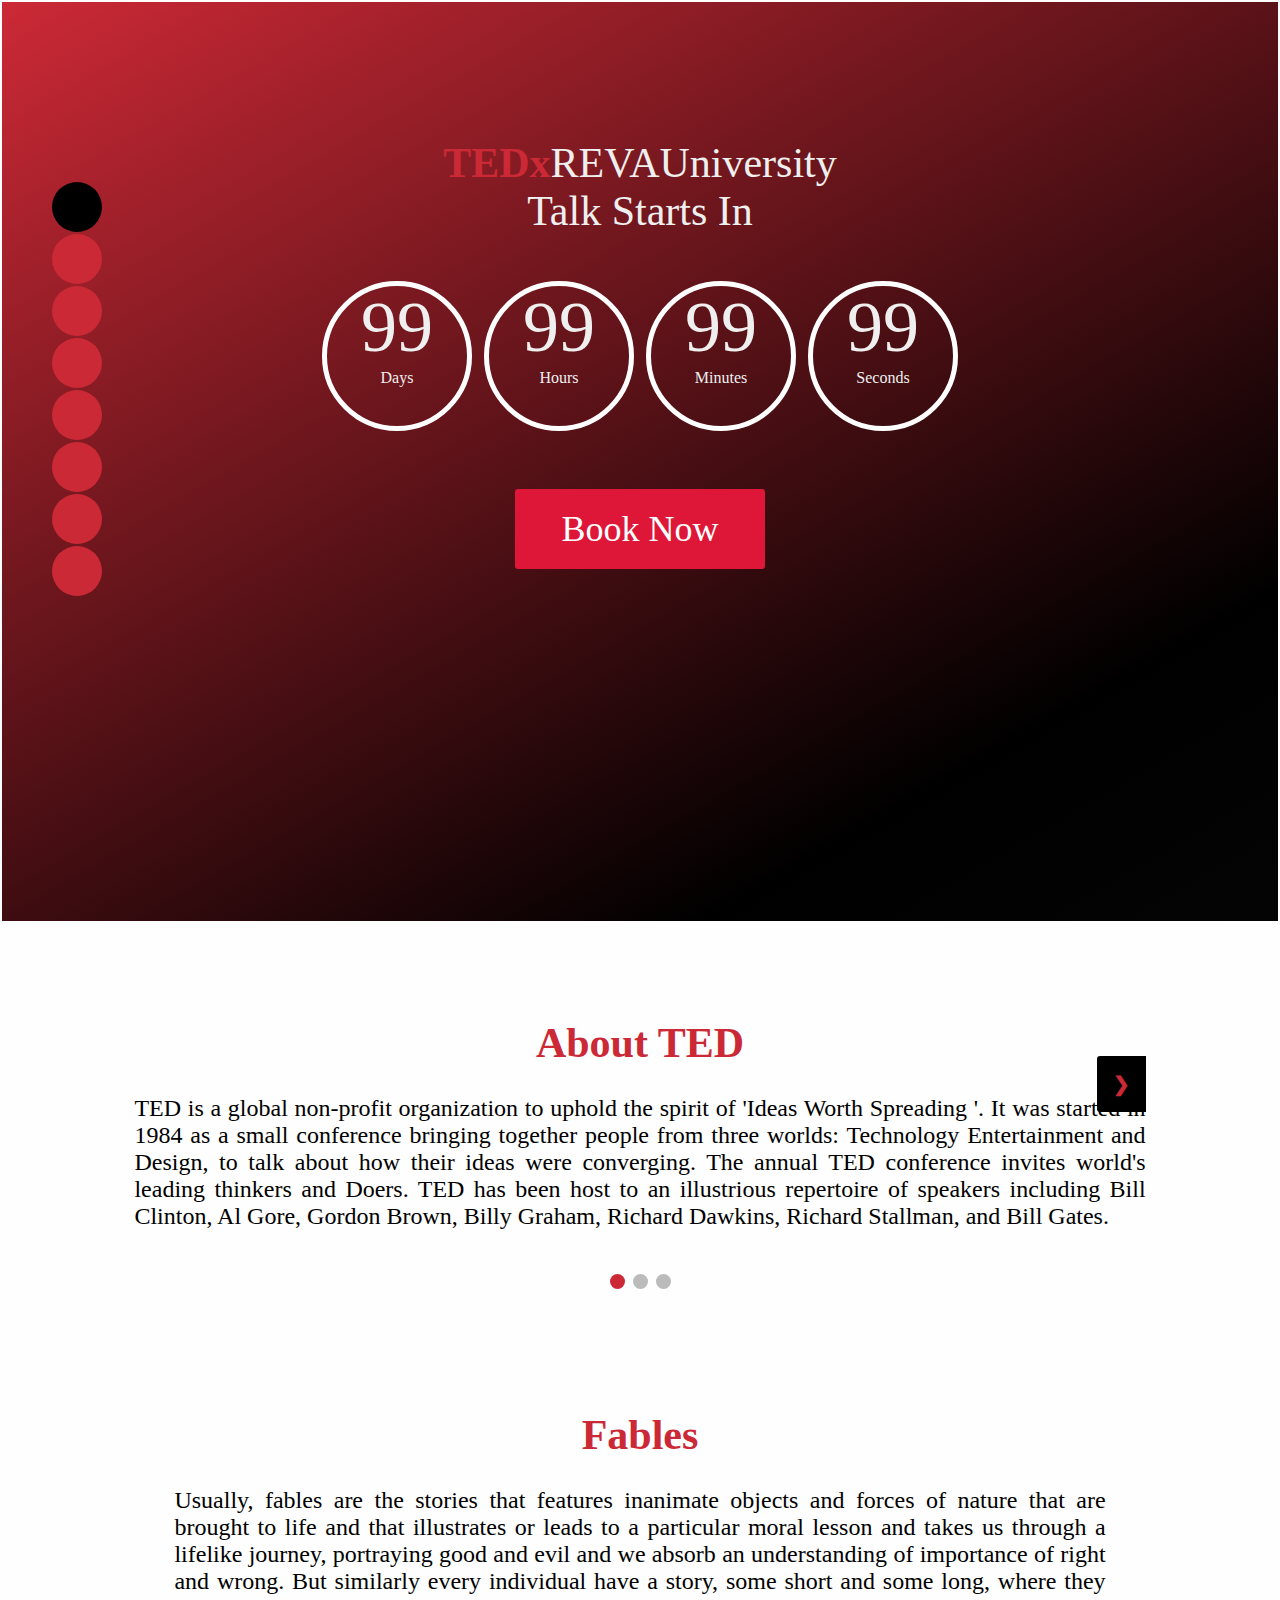
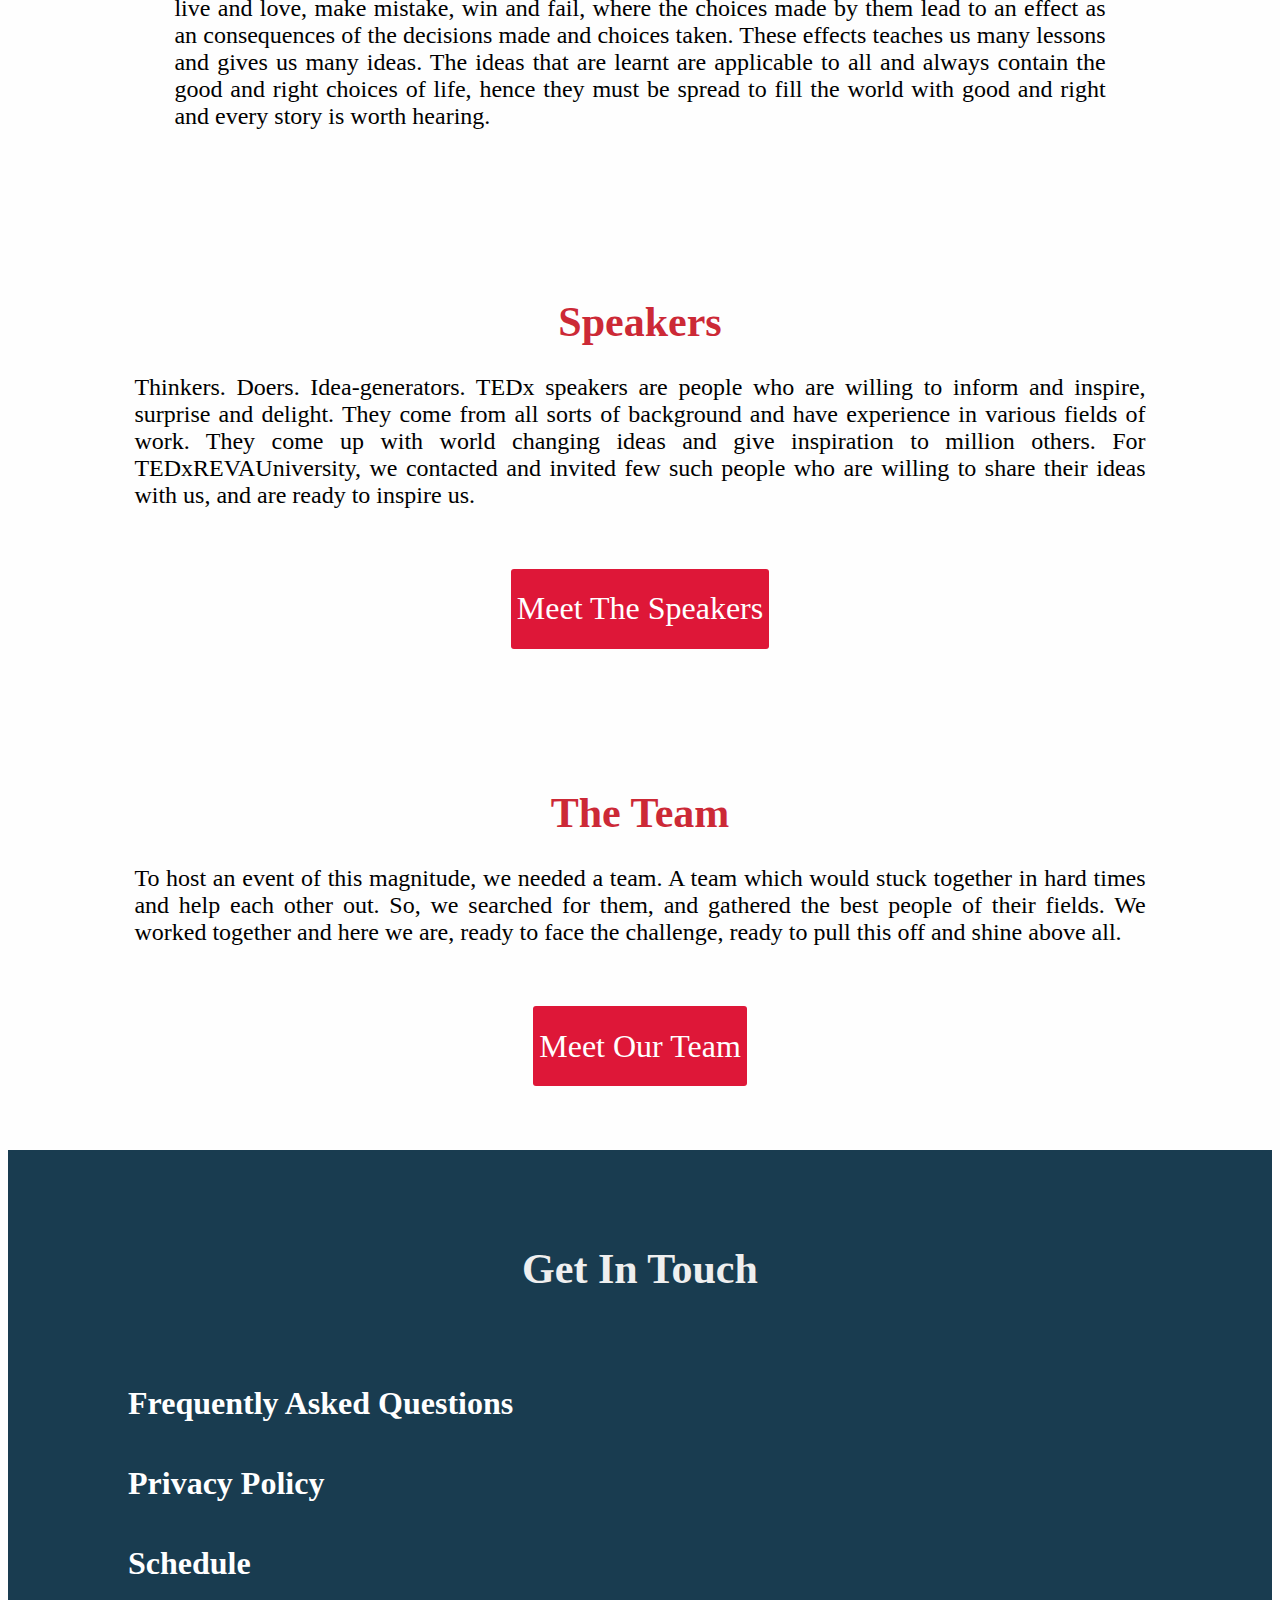
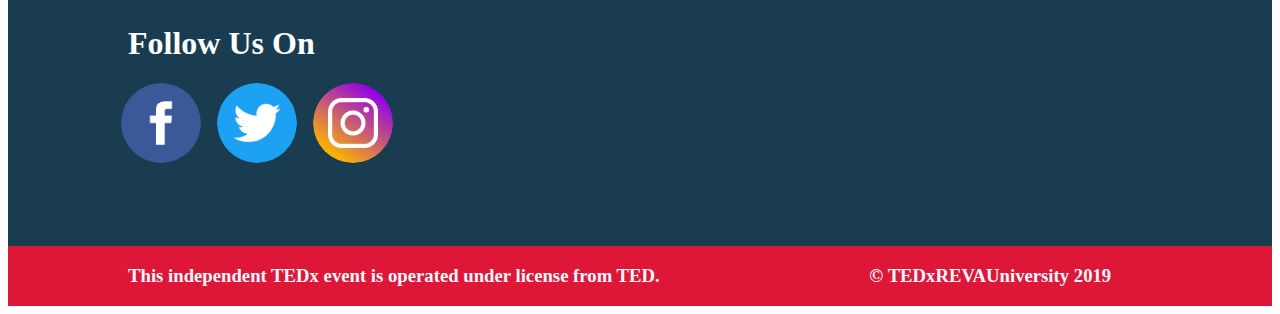
==== commit 7924d0a0: "Merge pull request #2 from foxpixel/master" ====
--- a/index.html
+++ b/index.html
@@ -1,124 +1,262 @@
-<!DOCTYPE html>
 <html>
-<style>
-body, html {
-  height: 100%;
-  margin: 0;
-}
-
-.bgimg {
-  background:#000;
-  height: 100%;
-  background-position: center;
-  background-size: cover;
-  position: relative;
-  color: white;
-  font-family: "Comfortaa", Cursive, monospace;
-  font-size: 25px;
-}
-
-.topleft {
-  position: absolute;
-  top: 0;
-  left: 16px;
-}
-
-.bottomleft {
-  position: absolute;
-  bottom: 0;
-  left: 16px;
-}
-
-.bottomright {
-  position: absolute;
-  bottom: 20px;
-  right: 16px;
-}
-
-.middle {
-  position: absolute;
-  top: 50%;
-  left: 50%;
-  transform: translate(-50%, -50%);
-  text-align: center;
-}
-
-hr {
-  margin: auto;
-  width: 40%;
-}
-
-button{
-  width:auto;
-  height:40px;
-  font-family:Comfortaa;
-  border:solid 1px;
-  background:transparent;
-  color:white;
-  font-size:22px;
-  border-radius:4px;
-}
-button:hover{
-  background:white;
-  color:red;
-}
-
-h1{font-family:"Helvetica Neue", Helvetica, Arial}
-</style>
 <head>
-  <link href="https://fonts.googleapis.com/css?family=Comfortaa:400,700" rel="stylesheet">
-  <title>TEDxREVAUniversity</title>
+        <script>
+                var slideIndex = 1;
+                showSlides(slideIndex);
+
+                function plusSlides(n) {
+                  showSlides(slideIndex += n);
+                }
+
+                function currentSlide(n) {
+                  showSlides(slideIndex = n);
+                }
+
+                function showSlides(n) {
+                  var i;
+                  var slides = document.getElementsByClassName("mySlides");
+                  var dots = document.getElementsByClassName("dot");
+                  if (n > slides.length) {slideIndex = 1}
+                  if (n < 1) {slideIndex = slides.length}
+                  for (i = 0; i < slides.length; i++) {
+                      slides[i].style.display = "none";
+                  }
+                  for (i = 0; i < dots.length; i++) {
+                      dots[i].className = dots[i].className.replace(" active", "");
+                  }
+                  slides[slideIndex-1].style.display = "block";
+                  dots[slideIndex-1].className += " active";
+                }
+        </script>
+        <script>
+                // Set the date we're counting down to
+                var countDownDate = new Date("Dec 25, 2019 15:37:25").getTime();
+                
+                // Update the count down every 1 second
+                var x = setInterval(function() {
+                
+                  // Get today's date and time
+                  var now = new Date().getTime();
+                    
+                  // Find the distance between now and the count down date
+                  var distance = countDownDate - now;
+                    
+                  // Time calculations for days, hours, minutes and seconds
+                  var days = Math.floor(distance / (1000 * 60 * 60 * 24));
+                  var hours = Math.floor((distance % (1000 * 60 * 60 * 24)) / (1000 * 60 * 60));
+                  var minutes = Math.floor((distance % (1000 * 60 * 60)) / (1000 * 60));
+                  var seconds = Math.floor((distance % (1000 * 60)) / 1000);
+                    
+                  // Output the result in an element with id="demo"
+                  document.getElementById("days").innerHTML = days;
+                  document.getElementById("hours").innerHTML = hours;
+                  document.getElementById("minutes").innerHTML = minutes;
+                  document.getElementById("seconds").innerHTML = seconds;
+                    
+                  // If the count down is over, write some text 
+                  if (distance < 0) {
+                    clearInterval(x);
+                    document.getElementById("demo").innerHTML = "EXPIRED";
+                  }
+                }, 1000);
+        </script>
+        <style>
+                .mhead{font-family: "Helvetica Neue Custom", "Helvetica Neue", Helvetica, Arial, sans-serif}
+        </style>
+  <link rel="shortcut icon" href="tedx.ico"/>
+    <meta name="viewport" content="width=device-width, initial-scale=1.0">
+    <title>TEDxREVAUniversity</title>
+    <link href="mars.css" rel="stylesheet" type="text/css">
+    <link href="extrastyle.css" rel="stylesheet" type="text/css">
+    <link href="https://fonts.googleapis.com/css?family=Comfortaa" rel="stylesheet">
+    <script>
+        var counter=0;
+        function sidenavfunc(){
+            counter++;
+            if(counter%2==0)
+                hidesidenav();
+            else
+                showsidenav();
+        }
+        function showsidenav(){
+            document.getElementById("nav1").style.display=("block");
+            document.getElementById("switch").innerHTML=("X");
+        }
+        function hidesidenav(){
+            document.getElementById("nav1").style.display=("none");
+            document.getElementById("switch").innerHTML=("=");
+        }
+    </script>
 </head>
-<body>
-
-<div class="bgimg">
-  <div class="topleft">
-    <p>FABLES</p>
-  </div>
-  <div class="middle">
-    <h1><font color=red>TEDx</font>REVAUniversity</h1>
-    <hr>
-    <p id="demo"></p>
-  </div>
-  <div class="bottomleft">
-    <p>#ideasworthspreading</p>
-  </div>
-  <div class="bottomright">
-    <a href="https://www.townscript.com/e/tedxrevauniversity-433121"><button>Book Now</button></a>
-    <a href="home.html"><button>Continue</button>
-  </div>
-</div>
-
-<script>
-// Set the date we're counting down to
-var countDownDate = new Date("Apr 5, 2019 09:00:00").getTime();
-
-// Update the count down every 1 second
-var countdownfunction = setInterval(function() {
-
-  // Get todays date and time
-  var now = new Date().getTime();
-
-  // Find the distance between now an the count down date
-  var distance = countDownDate - now;
-
-  // Time calculations for days, hours, minutes and seconds
-  var days = Math.floor(distance / (1000 * 60 * 60 * 24));
-  var hours = Math.floor((distance % (1000 * 60 * 60 * 24)) / (1000 * 60 * 60));
-  var minutes = Math.floor((distance % (1000 * 60 * 60)) / (1000 * 60));
-  var seconds = Math.floor((distance % (1000 * 60)) / 1000);
-
-  // Output the result in an element with id="demo"
-  document.getElementById("demo").innerHTML = days + "d " + hours + "h "
-  + minutes + "m " + seconds + "s ";
-
-  // If the count down is over, write some text
-  if (distance < 0) {
-    clearInterval(countdownfunction);
-    document.getElementById("demo").innerHTML = "EXPIRED";
-  }
-}, 1000);
-</script>
-
+<body onload="hidesidenav(); showSlides(1);">
+    <div class="floatnav">
+        <a href="https://www.townscript.com/e/tedxrevauniversity-433121"><button class="floattab booknow">Book Now</button></a>
+        <a href="sponsors.html"><button class="floattab">Sponsors</button></a>
+        <a href="#home"><button class="floattab">Home</button></a>
+        <a href="#about"><button class="floattab">About Us</button></a>
+        <a href="#fables"><button class="floattab">Fables</button></a>
+        <a href="#speakers"><button class="floattab">Speakers</button></a>
+        <a href="#team"><button class="floattab">Team</button></a>
+        <a href="#contact"><button class="floattab">Contact Us</button></a>
+    </div>
+    <div class="sidenav inverted">
+        <div class="row"><span class="left">&nbsp;&nbsp;</span><button id="switch" style="font-size:28px;" class="mico inverted left" onclick="sidenavfunc();">=</button>
+        </div>
+        <div id="nav1">
+            <a href="sponsors.html"><div class="mtab">Sponsors</div></a>
+            <a href="#home"><div class="mtab" onclick="hidesidenav();">Home</div></a>
+            <a href="#about"><div class="mtab" onclick="hidesidenav();">About Us</div></a>
+            <a href="#fables"><div class="mtab" onclick="hidesidenav();">Fables</div></a>
+            <a href="#speakers"><div class="mtab" onclick="hidesidenav();">Speakers</div></a>
+            <a href="#team"><div class="mtab" onclick="hidesidenav();">Team</div></a>
+            <a href="#contact"><div class="mtab" onclick="hidesidenav();">Contact Us</div></a>
+        </div>
+    </div>
+
+
+    <section class="fullscreen" id="home">
+
+        <div class="heading">
+            <p>
+            <span class="red" style="font-weight: 900;">TEDx</span>REVAUniversity
+            <br>
+            Talk Starts In
+            <p>
+        </div>
+
+        <div class="timer">
+            <div class="circle">
+                <span class="number" id="days">99</span>
+                <br>
+                Days
+            </div>
+            <div class="circle">
+                <span class="number" id="hours">99</span>
+                <br>
+                Hours
+            </div>
+            <div class="circle">
+                <span class="number" id="minutes">99</span>
+                <br>
+                Minutes
+            </div>
+            <div class="circle">
+                <span class="number" id="seconds">99</span>
+                <br>
+                Seconds
+            </div>
+            <br><br><br><br>
+            <a href="index.html"><button class="book xlarge alert">Book Now</button></a>
+        </div>
+
+
+    </section>
+
+
+    <section class="page_container" id="about">
+        <!-- Slideshow container -->
+<div class="slideshow-container">
+
+        <!-- Full-width slides/quotes -->
+        <div class="mySlides about_container">
+            <h1 class="heading red">About TED</h1>
+            <p class="description jfy">
+                    TED is a global non-profit organization to uphold the spirit of
+                    'Ideas Worth Spreading '. It was started in 1984 as a small conference
+                    bringing together people from three worlds: Technology Entertainment
+                    and Design, to talk about how their ideas were converging. The annual
+                    TED conference invites world's leading thinkers and Doers. TED has been
+                    host to an illustrious repertoire of speakers including Bill Clinton,
+                    Al Gore, Gordon Brown, Billy Graham, Richard Dawkins, Richard Stallman,
+                    and Bill Gates.
+            </p>
+        </div>
+
+        <div class="mySlides about_container">
+                <h1 class="heading red">About TEDx</h1>
+                <p class="description jfy">
+                        In the spirit of ideas worth spreading, TEDx is a program of local,
+                        self-organized events that bring people together to share a TED-like
+                        experience. At a TEDx event, TED Talks video and live speakers combine
+                        to spark deep discussion and connection. These local, self-organized
+                        events are branded TEDx, where x = independently organized TED event.
+                        The TED Conference provides general guidance for the TEDx program,
+                        but individual TEDx events are self-organized.
+                </p>
+        </div>
+
+        <div class="mySlides about_container">
+                <h1 class="heading red">About TEDxREVAUniversity</h1>
+          <p class="description jfy">
+                TEDxREVAUniversity is an independently organised TED event. This TEDx event is an collective endeavour of students from different schools of REVA University. The aim of this event is to share great stories and diversified ideas to our community of 10,000+ students, faculties and staff in order to inspire them to innovate and to bring the change they want to see in the world. The event will take place in the newly renovated, state of the art, Kuvempu Auditorium in REVA University, Bengaluru. The event will feature a number of speakers from various disciplines and cultures, who will narrate their stories and share their ideas with people who seek a deeper understanding of the world. We believe and promote TED’s mission of 'spreading ideas’ and their agenda to make great ideas accessible and spark conversation. TEDxREVAUniversity will present ideas which are powerful enough to change attitudes, lives and, ultimately, the world.
+          </p>
+        </div>
+
+        <!-- Next/prev buttons -->
+        <!--<a class="prev" onclick="plusSlides(-1)">&#10094;</a>-->
+        <a class="next" onclick="plusSlides(1)">&#10095;</a>
+      </div>
+
+      <!-- Dots/bullets/indicators -->
+      <div class="dot-container">
+        <span class="dot" onclick="currentSlide(1)"></span>
+        <span class="dot" onclick="currentSlide(2)"></span>
+        <span class="dot" onclick="currentSlide(3)"></span>
+      </div>
+    </section>
+
+
+    <section class="page_container" style="padding: 40px; padding-top: 0px;" id="fables">
+        <h1 class="heading red">Fables</h1>
+        <p class=" description jfy">
+            Usually, fables are the stories that features inanimate objects and forces of nature that are brought to life and that illustrates or leads to a particular moral lesson and takes us through a lifelike journey, portraying good and evil and we absorb an understanding of importance of right and wrong. But similarly every individual have a story, some short and some long, where they live and love, make mistake, win and fail, where the choices made by them lead to an effect as an consequences of the decisions made and choices taken. These effects teaches us many lessons and gives us many ideas. The ideas that are learnt are applicable to all and always contain the good and right choices of life, hence they must be spread to fill the world with good and right and every story is worth hearing.
+        </p>
+    </section>
+
+
+    <section class="page_container" id="speakers">
+        <h1 class="heading red">Speakers</h1>
+        <p class="  description jfy">
+            Thinkers. Doers. Idea-generators. TEDx speakers are people who are willing to inform and inspire, surprise and delight. They come from all sorts of background and have experience in various fields of work. They come up with world changing ideas and give inspiration to million others. For TEDxREVAUniversity, we contacted and invited few such people who are willing to share their ideas with us, and are ready to inspire us.
+        </p><br><br>
+        <a href="speakers.html"><button class="book large alert">Meet The Speakers</button></a><br><br>
+    </section>
+
+
+    <section class="page_container" id="team">
+        <h1 class="heading red">The Team</h1>
+        <p class="  description jfy">
+            To host an event of this magnitude, we needed a team. A team which would stuck together in hard times and help each other out. So, we searched for them, and gathered the best people of their fields. We worked together and here we are, ready to face the challenge, ready to pull this off and shine above all.         </p><br><br>
+            <a href="team.html"><button class="book large alert">Meet Our Team</button></a><br><br>
+    </section>
+
+
+    <section class=" primary" id="contact">
+        <h1 class="heading">Get In Touch</h1>
+        <div class="col large6">
+            <a href="faq.pdf"><h1 class="padleft" style="color:#FFF;">Frequently Asked Questions</h1><br></a>
+            <a href="pp.pdf"><h1 class="padleft" style="color:#FFF;">Privacy Policy</h1></a><br>
+            <a href="schedule.pdf"><h1 class="padleft" style="color:#FFF;">Schedule</h1></a><br>
+            <h1 class="padleft" style="color:#FFF;">Follow Us On</h1><br>
+            <div class="col large2"></div>
+            &nbsp;&nbsp;<div class="col"><img src="img/fb.png" class="followicon" /></div>&nbsp;&nbsp;&nbsp;
+            <div class="col"><img src="img/tw.png" class="followicon" /></div>&nbsp;&nbsp;&nbsp;
+            <div class="col"><img src="img/ig.png" class="followicon" /></div>
+        </div>
+        <div class="col large6">
+            <div class="padleft">
+                <iframe src="https://www.google.com/maps/embed?pb=!1m14!1m8!1m3!1d15542.89373821591!2d77.6346617!3d13.1166989!3m2!1i1024!2i768!4f13.1!3m3!1m2!1s0x0%3A0xdee225fe28f600f6!2sREVA+University!5e0!3m2!1sen!2sin!4v1522677320198" style="border: none; border-radius:10px; height: 50%; width: 100%; " allowfullscreen="yes"></iframe>
+             </div>
+        </div><br><br><br><br>
+        <div class="alert" style="margin-top:2%">
+        <div class="col large7">
+                <h3 style="color: aliceblue" class="padleft">This independent TEDx event is operated under license from TED.</h3>
+        </div>
+        <div class="col large4">
+                <h3 style="color: aliceblue" class="padleft">&copy; TEDxREVAUniversity 2019</h3>
+        </div>
+        </div>
+    </section>
+    <a href="https://www.townscript.com/e/tedxrevauniversity-433121"><img class="bnbut polaroid" src="img/tick.png" /></a>
 </body>
 </html>
--- a/mars.css
+++ b/mars.css
@@ -0,0 +1,416 @@
+*{
+    box-sizing: border-box;
+    transition: 300ms;
+    
+  font-family:'Calibri', 'Roboto', 'Helvetica Neue';
+}
+
+body{ background: #fefefe;
+}
+p.jfy{text-align: justify;}
+
+
+.inverted{background: #000; color: #FFF;}
+.primary{ background: #193c50; color: #ffe100; }
+.secondary{ background: #26a69a; color: #ffe100; }
+.alert{ background: #de1738; color: #fff; }
+.success{ background: #008000; color: #FFF; }
+.fullscreen{
+    width: 101%;
+    min-height: 101%;
+    margin: -0.5%;
+}
+
+.right{float: right;}
+.left{float: left;}
+.row{
+    margin-left: auto;
+    margin-right: auto;
+    width: 96%;
+    overflow-y: hidden;
+}
+
+.col{display: inline-block;}
+
+
+@media (min-width: 1000px) {
+    .row{display: flex;}
+    .large1{width: 8.33333%; }
+    .large2{width: 16.66667%; }
+    .large3{width: 24%; }
+    .large4{width: 30%; }
+    .large5{width: 41.66667%; }
+    .large6{width: 48%; }
+    .large7{width: 58.33333%; }
+    .large8{width: 66.66667%; }
+    .large9{width: 73%; }
+    .large10{width: 83.33333%; }
+    .large11{width: 91.66667%; }
+    .large12{width: 96%; }
+}
+
+@media (min-width: 501px) and (max-width: 1000px) {
+    .row{display: flex;}
+    .large1,.large2{width: 15%; flex: 0;}
+    .large3,.large4{width: 30%; }
+    .large5,.large6{width: 45%; }
+    .large7,.large8{width: 60%; }
+    .large9,.large10{width: 85%; }
+    .large11,.large12{width: 95%; }
+}
+@media (max-width: 500px) {
+    .large1,.large2,.large3,.large4,.large5,.large6,.large7,.large8,.large9,.large10,.large11,.large12{width: 100%; }
+    .fullscreen{
+        min-width: 104%;
+        height: auto;
+        margin:-2%;
+        padding: 15px;
+    }
+}
+
+
+
+
+label{
+    font-weight: 600;
+}
+
+input[type=text],input[type=number],input[type=password]{
+    border-top: none;
+    border-left: none;
+    border-right: none;
+    border-bottom: 2px solid #193c50;
+    width: 80%;
+    font-size: 20px;
+    background: transparent;
+}
+
+input[type=text]:focus,input[type=number]:focus,input[type=password]:focus{
+    background: transparent;
+    border-bottom: 2px solid #ffe100;
+}
+
+select{
+    border-top: none;
+    border-left: none;
+    border-right: none;
+    border-bottom: 2px solid #193c50;
+    font-size: 16px;
+    background: transparent;
+}
+select.date{ width: 60px; }
+select.month{ width: 80px; }
+select.year{ width: 65px; }
+
+.check{
+    display: block;
+    position: relative;
+    user-select: none;
+}
+
+.check input{
+    z-index: 1;
+    opacity: 0;
+    position: absolute;
+    cursor: pointer;
+    width: 22px;
+    height: 22px;
+}
+
+.checkmark{
+    color: transparent;
+    z-index: 0;
+    display: inline-block;
+    position: absolute;
+    width: 25px;
+    height: 25px;
+    border: 2px solid #193c50;
+}
+
+.check input:checked ~ .checkmark{
+    background: #193c50;
+    color: #ffe100;
+    font-weight: bold;
+    border: 2px solid #ffe100;
+}
+
+.radiomark{
+    color: transparent;
+    z-index: 0;
+    display: inline-block;
+    position: absolute;
+    width: 25px;
+    height: 25px;
+    border-radius: 90px;
+    border: 2px solid #193c50;
+}
+
+.check input:checked ~ .radiomark{
+    background: #193c50;
+    color: #ffe100;
+    font-weight: bold;
+    border: 2px solid #ffe100;
+}
+
+.switch{
+    width: 50px;
+    height: 25px;
+    background: #eee;
+    border: 2px solid #193c50;
+}
+
+.switch input{
+    z-index: 1;
+    opacity: 0;
+    position: absolute;
+    cursor: pointer;
+    width: 48px;
+}
+
+.toggle{
+    position: absolute;
+    background: #ffe100;
+    z-index: 0;
+    display: inline-block;
+    width: 20px;
+    height: 18px;
+    margin-top: 1px;
+    margin-left: 1px;
+}
+
+.switch input:checked ~ .toggle{
+    background: #193c50;
+    transform: translateX(22px);
+}
+
+button{
+    border: none;
+    border-radius: 3px;
+    display: block;
+}
+button.primary:focus{
+    border: 2px dashed #193c50 ;
+    background: #26a69a ;
+    color: #000 ;
+}
+button.secondary:focus{
+    border: 2px dashed #000 ;
+    color: #000 ;
+    background: #ffe100 ;
+}
+button.alert:hover{
+  border: 2px solid #cc2936;
+  background: #FFF;
+  color: #cc2936;
+}
+button.success:hover{
+    border: 2px solid green;
+    background: #FFF;
+    color: green;
+  }
+  
+.small{ min-width: 80px; height: 40px; font-size: 16px;}
+.large{ min-width: 160px; height: 80px; font-size: 32px;}
+.circular{ border-radius: 90px;}
+
+.tab{
+    border-radius: 0;
+    border: none;
+    width:100px;
+    height: 50px;
+    font-size: 24px;
+}
+.tab:hover{
+    border: 2px dashed #ffe100;
+}
+.tab.active{
+    background: #ffe100;
+    color: #000;
+}
+button.primary.tab:focus{
+    background: #ffe100;
+    color: #000;
+}
+.floattab{
+    border-radius: 360px;
+    border: none;
+    height: 50px;
+    font-size: 4px;
+    min-width: 50px;
+    background: #cc2936;
+    color: #cc2936;
+    margin: 2px;
+}
+.floattab.booknow{
+    background: #000;
+    color: #000;
+}
+.floattab:hover{
+    font-size: 24px;
+    color: #FFF;
+    box-shadow: 0 4px 8px 0 rgba(0, 0, 0, 0.2), 0 6px 20px 0 rgba(0, 0, 0, 0.19);
+}
+@media (min-width: 700px) {
+    .topnav{
+        position: fixed;
+        top:0;
+        z-index: 9;
+        margin-left: -1%;
+        width: 100.38%;
+        background: transparent;
+        height: 60px;
+        padding-top: 5px;
+    }
+    .tab.menu{color: #FFF;}
+    .sidenav{display: none;}
+    .floatnav{
+        position : fixed;
+        z-index: 2;
+        left: 50px;
+        top: 20%;
+    }
+}
+@media (max-width: 700px) {
+    .topnav,.floatnav{display: none;}
+    li{ list-style-type: none; }
+    .sidenav{
+        position: fixed;
+        top:0;
+        z-index: 9;
+        margin-left: -2.5%;
+        width: 100.5%;
+    }
+    .mico{
+        width: 50px;
+        height: 50px;
+        margin-right: 2%;
+        background: transparent;
+    }
+    .mico input{
+    z-index: 1;
+    opacity: 0;
+    position: absolute;
+    cursor: pointer;
+    width: 50px;
+    height: 50px;
+    }
+    #nav1{
+        display: none;
+        padding: 20px;
+        font-size: 28px;
+        padding-bottom: 200%;
+        text-align: center;
+    }
+    .mtab{
+        padding: 5px;
+    }
+}
+
+.xlarge{
+    min-width: 250px;
+    height: 80px;
+    font-size: 36px;
+}
+
+.center{
+    display: block;
+    margin: auto;
+}
+.followicon{
+    width: 80px;
+    height: 80px;
+    border-radius: 100%;
+
+}
+a,a:visited,a:active{color:initial; text-decoration:none;}
+
+.polaroid{
+    display: block;
+    margin: auto;
+    width: 90%;
+    box-shadow: 0 4px 8px 0 rgba(0, 0, 0, 0.2), 0 6px 20px 0 rgba(0, 0, 0, 0.19);
+    margin-bottom: 10%;
+}
+.polaroid:hover{
+    box-shadow: 0 8px 16px 0 rgba(0, 0, 0, 0.2), 0 12px 40px 0 rgba(0, 0, 0, 0.19);
+}
+.person{
+    height: 200px;
+    width: 200px;
+    display: block;
+    margin: auto;
+    /* padding: 4px; */
+}
+.name{
+    padding: 4px;
+    display: inline;
+    margin: 4px;
+}
+.name:hover{
+    background: #cc2936;
+    color: #FFF;
+}
+.overlaycontainer:hover .overlay{
+    display: block;
+    opacity: 1;
+    transition: 300ms;
+}
+.overlaycontainer{
+  height:300px;
+  width: 350px;
+  position: relative;
+}
+.overlay{
+  opacity: 0;
+  position: absolute;
+  left:0;
+  right: 0;
+  top:0;
+  bottom: 0;
+  background: #000;
+  color: #FFF;
+  width: inherit;
+  height: inherit;
+  transition: 300ms;
+}
+.modalcontainer{
+    height: 100%;
+    width: 100%;
+    position: fixed;
+    top: 0;
+    left: 0;
+    z-index: 10;
+    background: #000;
+    color: #FFF;
+    display: none;
+}
+.modal{
+  position: absolute;
+  left:0;
+  right: 0;
+  top:0;
+  bottom: 0;
+  background: #000;
+  color: #FFF;
+  width: 80%;
+  height: 88%;
+  margin: auto;
+  transition: 300ms;
+}
+.gallerymodimg{
+    width:80%;
+    
+}
+
+.galleryicon{
+    width: 40px;
+    height: 40px;
+    background: transparent;
+    color:white;
+    font-size:32px;
+}
+.galleryimg{
+    width: 100%;
+    height: 200px;
+    margin: 12px;
+}
--- a/extrastyle.css
+++ b/extrastyle.css
@@ -0,0 +1,179 @@
+
+.padleft{
+    margin-left: 120px;
+    display: inline-block;
+    width: 80%;
+}
+
+@media (max-width: 600px) {
+    .backvid{
+      width: 96%;
+      height:100%;
+      z-index: 0;
+      position: absolute;
+      top:0;
+      left:0;
+    }
+    .bnbut{
+        position: fixed;
+        bottom: 40px;
+        right: 20px;
+        background: #cc2936;
+        border-radius: 100%;
+        height:80px;
+        width:80px;
+    }
+    .padleft{
+        margin-left: 10px;
+    }
+    a,a:hover,a:visited{color:#FFF;}
+}
+@media (min-width:600px){.bnbut{display: none;}
+
+}
+#home{
+  font-family: 'Calibri', 'Roboto', 'Helvetica Neue';
+	background: linear-gradient(-30deg, #e6404e, #f11a49 , #121212, #121212, #000, #cc2936);
+	background-size: 400% 400%;
+  animation: gradientBG 12s ease-in-out infinite;
+  height: 104%;
+}
+.circle{
+  border-radius: 100%;
+  display: inline-block;
+  width: 150px;
+  height: 150px;
+  margin: 4px;
+  border: 5px solid white;
+}
+.heading{
+  position: relative;
+  padding-top: 7.5%;
+  text-align: center;
+  font-size: 42px;
+  color: #EFEFEF;
+  font-family: 'Calibri', 'Roboto', 'Helvetica Neue';
+}
+.timer{
+  position: relative;
+  text-align: center;
+  color: #EFEFEF;
+  font-family: 'Calibri', 'Roboto', 'Helvetica Neue';
+}
+.timer .number{
+  font-size: 72px;
+}
+.red,.heading .red{
+    color: #cc2936;
+}
+.book{
+  display: block;
+  margin: auto;
+}
+
+/*body {
+	margin: 0;
+	width: 100%;
+	height: 100vh;
+	font-family: "Exo", sans-serif;
+	color: #fff;
+}
+*/
+
+@keyframes gradientBG {
+	0% {
+		background-position: 0% 20%;
+	}
+	50% {
+		background-position: 100% 50%;
+	}
+	100% {
+		background-position: 0% 20%;
+	}
+}
+
+
+.description{
+    font-size: 24px;
+}
+.slideshow-container {
+    position: relative;
+  }
+  
+  /* Slides */
+  .mySlides {
+    display: none;
+  }
+  
+  /* Next & previous buttons */
+  .prev, .next {
+    cursor: pointer;
+    position: absolute;
+    top: 50%;
+    width: auto;
+    margin-top: -30px;
+    padding: 16px;
+    color: #fff;
+    font-weight: bold;
+    font-size: 20px;
+    border-radius: 0 3px 3px 0;
+    user-select: none;
+  }
+  
+  /* Position the "next button" to the right */
+  .next {
+    position: absolute;
+    right: 0;
+    border-radius: 3px 0 0 3px;
+    background: #000;
+    color: #cc2936;
+  }
+  
+  /* On hover, add a black background color with a little bit see-through */
+  .prev:hover, .next:hover {
+    background-color: #000;
+    color: #cc2936;
+  }
+  
+  /* The dot/bullet/indicator container */
+  .dot-container {
+    text-align: center;
+    padding: 20px;
+  }
+  
+  /* The dots/bullets/indicators */
+  .dot {
+    cursor: pointer;
+    height: 15px;
+    width: 15px;
+    margin: 0 2px;
+    background-color: #bbb;
+    border-radius: 50%;
+    display: inline-block;
+    transition: background-color 0.6s ease;
+  }
+  
+  /* Add a background color to the active dot/circle */
+  .active, .dot:hover {
+    background-color: #cc2936;
+  }
+.sponsor{
+  height: 300px;
+  width: 300px;
+  display: block;
+  margin: auto;
+  padding: 4px;
+}
+.backvid{
+  min-width:100%;
+  min-height:100%;
+  z-index: 0;
+  position: absolute;
+  top:0;
+  left:0;
+}
+.page_container{
+  width: 80%;
+  display: block;
+  margin: auto;
+}